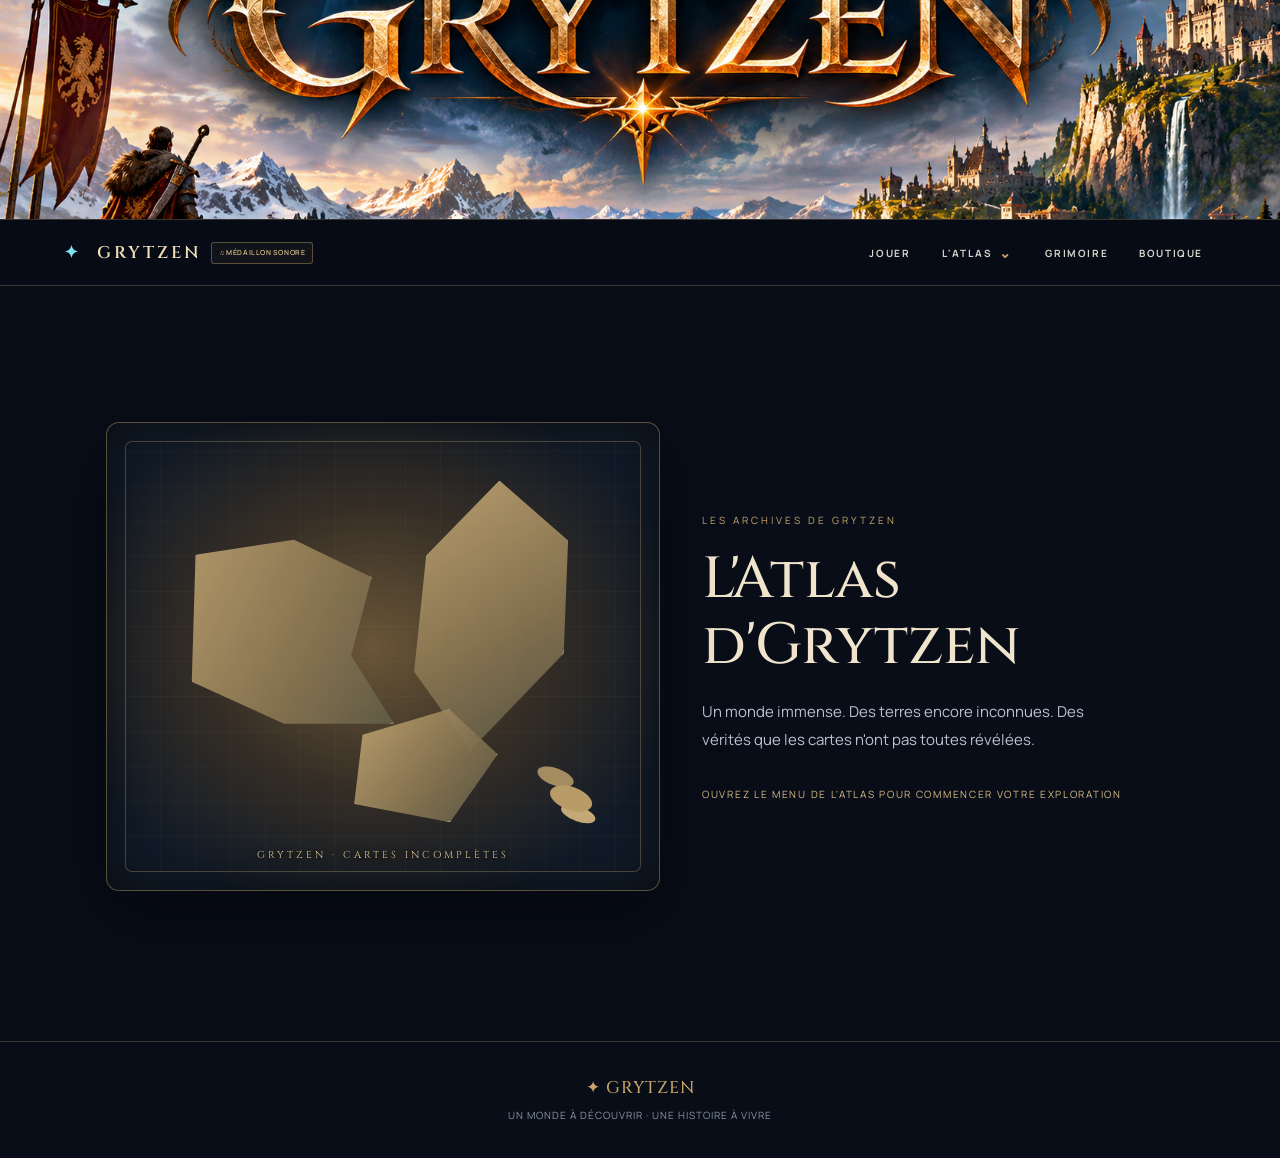
==== atlas.html @ ee4d1467 "Update atlas.html" ====
<!doctype html>
<html lang="fr"><head>
<meta charset="utf-8"><meta name="viewport" content="width=device-width, initial-scale=1">
<meta name="theme-color" content="#080d18"><meta name="gryzten-version" content="atlas-grytzen-v2">
<title>GRYTZEN — L'Atlas</title>
<link rel="preconnect" href="https://fonts.googleapis.com"><link rel="preconnect" href="https://fonts.gstatic.com" crossorigin>
<link href="https://fonts.googleapis.com/css2?family=Cinzel:wght@400;500;600;700&family=Manrope:wght@400;500;600;700&display=swap" rel="stylesheet">
<link rel="stylesheet" href="css/style.css"><style>
header .nav{max-width:1200px;margin:auto;padding:13px 24px;display:flex;align-items:center;justify-content:space-between;gap:18px}
header .brand{font:600 17px Cinzel,Georgia,serif;letter-spacing:3px;color:#f2dfb8;white-space:nowrap}
header nav{display:flex;align-items:center;justify-content:center;gap:5px;flex-wrap:wrap}
header nav>a{display:flex;align-items:center;min-height:38px;padding:0 13px;color:#d9d4ca;font:700 10px Manrope,sans-serif;letter-spacing:1.6px}
header nav>a:hover{color:#82dff1}
@media(max-width:760px){header .nav{padding:10px 12px;flex-direction:column;gap:7px}header .brand{font-size:16px}header nav{width:100%;gap:0;padding-top:5px}header nav>a{min-height:34px;padding:0 9px;font-size:9px;letter-spacing:1px}}
</style>
<style id="atlas-global-navigation-fix">
header nav>a{display:flex;align-items:center;min-height:38px;padding:0 13px;color:#d9d4ca;font:700 10px Manrope,sans-serif;letter-spacing:1.6px;text-decoration:none;white-space:nowrap}
header nav>a:hover{color:#82dff1}
.atlas-return-home{display:inline-flex;align-items:center;gap:8px;margin:22px 26px 0;padding:10px 15px;border:1px solid rgba(194,157,91,.42);border-radius:7px;background:rgba(19,31,48,.72);color:#e5d1a9;text-decoration:none;font:600 11px Manrope,sans-serif;letter-spacing:.7px;transition:background .2s,border-color .2s,color .2s}
.atlas-return-home:hover{background:rgba(194,157,91,.13);border-color:#c29d5b;color:#fff0cf}
.atlas-lore>.atlas-return-home{margin:0 0 22px}
@media(max-width:760px){header nav>a{min-height:34px;padding:0 9px;font-size:9px;letter-spacing:1px}.atlas-return-home{margin:16px 14px 0;font-size:10px}.atlas-lore>.atlas-return-home{margin:0 0 18px}}
</style>
<style id="atlas-side-navigation">
/* Navigation latérale persistante dans les deux vues de l’Atlas */
.atlas-side-nav{position:fixed;left:12px;top:50%;transform:translateY(-50%);z-index:9000;display:flex;flex-direction:column;gap:7px;width:132px;padding:9px;border:1px solid rgba(194,157,91,.34);border-radius:10px;background:rgba(8,15,26,.94);box-shadow:0 12px 34px rgba(0,0,0,.4);backdrop-filter:blur(10px)}
.atlas-side-nav a{display:flex;align-items:center;justify-content:center;min-height:38px;padding:8px 7px;border:1px solid rgba(194,157,91,.17);border-radius:6px;color:#e4d8c2;text-decoration:none;text-align:center;font:700 9px/1.35 Manrope,sans-serif;letter-spacing:1px;white-space:normal;transition:background .2s,border-color .2s,color .2s}
.atlas-side-nav a:hover,.atlas-side-nav a:focus{background:rgba(194,157,91,.15);border-color:#c29d5b;color:#f5dfb5}
.atlas-side-nav .atlas-side-current{color:#d8bd85;border-color:rgba(194,157,91,.4)}
@media(min-width:761px){.atlas-wrap,.atlas-lore{padding-left:145px!important}}
@media(max-width:760px){.atlas-side-nav{position:sticky;top:8px;left:auto;transform:none;width:auto;max-width:100%;margin:10px 12px 16px;flex-direction:row;justify-content:center;gap:5px;padding:6px}.atlas-side-nav a{flex:1;min-width:0;min-height:36px;padding:6px 3px;font-size:8px;letter-spacing:.4px}.atlas-return-home{display:none!important}}
</style>
</head><body><div class="banner"><img src="assets/banniere-grytzen.png" alt="Bannière GRYTZEN"></div><header><div class="nav">
<div class="gry-brand-group"><a class="brand" href="index.html"><span>✦</span> GRYTZEN</a><button class="gry-header-control" type="button" aria-label="Lire ou mettre en pause la musique">♫ MÉDAILLON SONORE</button></div>
<nav aria-label="Navigation principale">
<a href="jouer.html">JOUER</a>
<details class="nav-dropdown">
  <summary aria-haspopup="true">L'ATLAS <span class="nav-chevron">⌄</span></summary>
  <div class="nav-submenu">
    <a href="atlas.html?view=map" data-atlas-action="map">Carte et région</a>
    <a href="atlas.html?view=knowledge" data-atlas-action="knowledge">Explorer les connaissances</a>
  </div>
</details>
<a href="grimoire.html">GRIMOIRE</a>
<a href="boutique.html">BOUTIQUE</a>
</nav>
</div></header><main>
<section class="atlas-home" id="atlas-home">
  <div class="atlas-home-art" role="img" aria-label="Illustration mystérieuse des terres connues d'Grytzen">
    <div class="home-continent home-c1"></div><div class="home-continent home-c2"></div><div class="home-continent home-c3"></div>
    <div class="home-island"></div><span class="home-map-stamp">GRYTZEN · CARTES INCOMPLÈTES</span>
  </div>
  <div class="atlas-home-copy">
    <div class="eyebrow">LES ARCHIVES DE GRYTZEN</div>
    <h1>L'Atlas d'Grytzen</h1>
    <p>Un monde immense. Des terres encore inconnues. Des vérités que les cartes n'ont pas toutes révélées.</p>
    <span class="atlas-home-hint">Ouvrez le menu de l'Atlas pour commencer votre exploration</span>
  </div>
</section>
<div class="atlas-wrap" id="atlas" hidden>
<a class="atlas-return-home" href="atlas.html">← Retour à l'accueil de l'Atlas</a>
<nav class="atlas-side-nav" aria-label="Navigation rapide de l’Atlas">
  <a href="jouer.html">JOUER</a>
  <a href="atlas.html" class="atlas-side-current" aria-current="page">← RETOUR ATLAS</a>
  <a href="grimoire.html">GRIMOIRE</a>
  <a href="boutique.html">BOUTIQUE</a>
</nav>
<section class="content atlas">
<div aria-label="Carte stylisée et mystérieuse des terres de GRYTZEN" class="map-art" role="img"><div class="continent c1"></div><div class="continent c2"></div><div class="continent c3"></div><div class="island"></div><span class="map-label l1">AURENTH</span><span class="map-label l2">VARKHÖL</span><span class="map-label l3">ORVANE</span><button aria-label="Découvrir Aurenth" class="map-pin pin1" data-region="aurenth"></button><button aria-label="Découvrir Varkhöl" class="map-pin pin2" data-region="varkhol"></button><button aria-label="Découvrir Orvane" class="map-pin pin3" data-region="orvane"></button><div class="map-caption">ATLAS INCOMPLET · TERRES CONNUES</div></div>
<div class="atlas-copy"><div class="eyebrow">L'ATLAS DES TERRES CONNUES</div><h2>Un monde immense.<br/>Des secrets sans fin.</h2><p>Six régions composent les premières pages de notre atlas. Certaines sont connues, d'autres cachent des civilisations dont l'existence même est contestée. La carte complète reste à découvrir.</p>
</div>
</section>
<section class="atlas-explorer atlas-explorer-compact">
<details class="regions-accordion" id="regions-accordion">
<summary class="regions-accordion-toggle">
<span><span class="eyebrow">L'ATLAS D'GRYTZEN</span><strong>Explorer les six régions</strong><small>Choisissez un territoire pour en découvrir la fiche.</small></span>
<span class="accordion-symbol" aria-hidden="true">＋</span>
</summary>
<div class="regions-accordion-content">
<div class="region-cards" id="region-cards">
<button class="region-card selected" data-region="aurenth"><span class="index">01 · TERRES ROYALES</span><h3>AURENTH</h3><p>Des plaines fertiles, des cités fortifiées et des dynasties anciennes.</p><span class="discover">CONSULTER LA FICHE ↗</span></button>
<button class="region-card" data-region="varkhol"><span class="index">02 · HAUTES TERRES</span><h3>VARKHÖL</h3><p>Des montagnes glacées et des forteresses taillées dans la pierre.</p><span class="discover">CONSULTER LA FICHE ↗</span></button>
<button class="region-card" data-region="sylvara"><span class="index">03 · TERRES VIVANTES</span><h3>SYLVARA</h3><p>Une forêt immense où les chemins semblent se déplacer.</p><span class="discover">CONSULTER LA FICHE ↗</span></button>
<button class="region-card" data-region="drakem"><span class="index">04 · TERRES ARDENTES</span><h3>DRAKEM</h3><p>Des volcans, des cités de roche noire et des machines oubliées.</p><span class="discover">CONSULTER LA FICHE ↗</span></button>
<button class="region-card" data-region="orvane"><span class="index">05 · ARCHIPEL</span><h3>ÎLES D'ORVANE</h3><p>Des cités portuaires et des routes maritimes incertaines.</p><span class="discover">CONSULTER LA FICHE ↗</span></button>
<button class="region-card" data-region="nereth"><span class="index">06 · MONDE SOUTERRAIN</span><h3>NÉRÉTH</h3><p>Des profondeurs dont l'existence même reste contestée.</p><span class="discover">CONSULTER LA FICHE ↗</span></button>
</div>
<div aria-live="polite" class="region-dossier">
<div class="dossier-mark"><span id="dossier-symbol">A</span></div>
<div class="dossier-copy"><div class="eyebrow" id="dossier-kicker">FICHE DE RÉGION · 01</div><h3 id="dossier-title">AURENTH — Les terres des couronnes</h3><p id="dossier-description">Au cœur des terres connues s'étendent les royaumes d'Aurenth. Des routes anciennes relient les cités fortifiées, les marchés et les domaines des grandes maisons. Les chroniques y sont nombreuses, mais certaines pages semblent avoir été volontairement arrachées.</p>
<div class="dossier-facts">
<div class="dossier-fact"><b>PAYSAGES</b><span id="dossier-landscape">Plaines, forêts tempérées, collines et citadelles</span></div>
<div class="dossier-fact"><b>PEUPLE ASSOCIÉ</b><span id="dossier-people">Les Auréans</span></div>
<div class="dossier-fact"><b>RÉPUTATION</b><span id="dossier-reputation">Pouvoirs anciens, alliances et rivalités</span></div>
<div class="dossier-fact"><b>MYSTÈRE CONNU</b><span id="dossier-mystery">Des archives qui ne racontent pas toute l'histoire</span></div>
</div></div></div>
</div>
</details>
</section></div>

<style>
/* Accueil de l'Atlas : écran d'entrée immersif */
.atlas-home{min-height:calc(100vh - 145px);max-width:1120px;margin:0 auto;padding:48px 26px 62px;display:grid;grid-template-columns:1.08fr .92fr;align-items:center;gap:42px}
.atlas-home[hidden],.atlas-wrap[hidden],.atlas-lore[hidden]{display:none!important}
.atlas-home-art{position:relative;min-height:390px;aspect-ratio:1.18/1;overflow:hidden;border:1px solid rgba(194,157,91,.4);border-radius:13px;background:radial-gradient(ellipse at 48% 48%,#6a5637 0%,#342d25 42%,#111b28 78%);box-shadow:0 22px 65px rgba(0,0,0,.42),inset 0 0 55px rgba(0,0,0,.55)}
.atlas-home-art:before{content:"";position:absolute;inset:18px;border:1px solid rgba(225,196,139,.27);border-radius:7px;background:repeating-linear-gradient(0deg,transparent 0 34px,rgba(229,203,157,.07) 35px),repeating-linear-gradient(90deg,transparent 0 34px,rgba(229,203,157,.06) 35px)}
.home-continent{position:absolute;background:linear-gradient(135deg,#c5a875,#8d7954 55%,#5c5947);opacity:.9;filter:drop-shadow(4px 8px 4px rgba(0,0,0,.55));border:1px solid rgba(244,220,170,.5)}
.home-c1{width:37%;height:48%;left:14%;top:23%;transform:rotate(-19deg);clip-path:polygon(22% 0,70% 8%,100% 35%,78% 65%,87% 100%,36% 84%,0 53%)}
.home-c2{width:29%;height:57%;right:16%;top:13%;transform:rotate(17deg);clip-path:polygon(30% 0,82% 14%,100% 55%,62% 100%,14% 78%,0 35%)}
.home-c3{width:27%;height:24%;left:44%;bottom:14%;transform:rotate(-8deg);clip-path:polygon(12% 12%,72% 0,100% 46%,62% 100%,0 72%)}
.home-island{position:absolute;width:8%;height:5%;right:12%;bottom:17%;border-radius:50%;background:#b99b68;transform:rotate(20deg);box-shadow:-22px -15px 0 -3px #a58c60,12px 12px 0 -4px #c4a977}
.home-map-stamp{position:absolute;left:50%;bottom:28px;transform:translateX(-50%);white-space:nowrap;color:#e2c995;font:10px Cinzel,serif;letter-spacing:3px;text-shadow:0 2px 5px #000}
.atlas-home-copy{max-width:480px}
.atlas-home-copy .eyebrow{color:var(--gold,#c29d5b);letter-spacing:3px}
.atlas-home-copy h1{font:500 clamp(36px,5vw,58px) Cinzel,serif;line-height:1.15;color:#f0e4cc;margin:18px 0}
.atlas-home-copy p{font:15px/1.9 Manrope,sans-serif;color:#b9c3ce;max-width:430px}
.atlas-home-hint{display:block;margin-top:32px;color:#d8bd85;font:10px Manrope,sans-serif;letter-spacing:1.7px;text-transform:uppercase}
@media(max-width:760px){.atlas-home{min-height:calc(100vh - 120px);grid-template-columns:1fr;gap:25px;padding:28px 18px 42px;align-content:center}.atlas-home-art{min-height:270px;max-height:360px}.atlas-home-copy{text-align:center;margin:auto}.atlas-home-copy p{margin-left:auto;margin-right:auto}.atlas-home-hint{margin-top:20px}}

/* Atlas : explorateur compact, ouvert uniquement à la demande */
.atlas-copy .region-list,
.atlas-copy .region-detail{display:none!important}
.atlas-explorer-compact{max-width:1050px;margin:24px auto 0;padding:0 26px}
.regions-accordion{border:1px solid rgba(194,157,91,.32);border-radius:12px;background:rgba(19,31,48,.55);overflow:hidden}
.regions-accordion-toggle{list-style:none;display:flex;align-items:center;justify-content:space-between;gap:16px;padding:17px 20px;cursor:pointer}
.regions-accordion-toggle::-webkit-details-marker{display:none}
.regions-accordion-toggle>span:first-child{display:grid;gap:5px}
.regions-accordion-toggle .eyebrow{color:var(--gold)}
.regions-accordion-toggle strong{font:500 clamp(18px,2.5vw,23px) var(--serif);color:var(--pale)}
.regions-accordion-toggle small{font:12px Manrope,sans-serif;color:var(--muted);line-height:1.5}
.accordion-symbol{flex:0 0 34px;width:34px;height:34px;border:1px solid rgba(194,157,91,.4);border-radius:50%;display:grid;place-items:center;color:var(--gold);font:22px Manrope,sans-serif;transition:transform .2s}
.regions-accordion[open] .accordion-symbol{transform:rotate(45deg)}
.regions-accordion-content{padding:0 18px 20px;border-top:1px solid rgba(194,157,91,.16)}
.regions-accordion-content .region-cards{margin-top:18px}
@media(max-width:650px){
 .atlas-explorer-compact{margin-top:16px;padding:0 14px}
 .regions-accordion-toggle{padding:15px 14px}
 .regions-accordion-content{padding:0 10px 14px}
}

.atlas-lore{max-width:1050px;margin:34px auto 0;padding:18px 26px 80px}
.lore-heading{text-align:center;max-width:720px;margin:0 auto 24px}
.lore-heading .eyebrow{color:var(--gold)}
.lore-heading h2{font:500 clamp(27px,4vw,38px) var(--serif);color:var(--pale);margin:10px 0}
.lore-heading p{color:var(--muted);line-height:1.75;font-size:14px}
.lore-picker{max-width:560px;margin:0 auto 24px;padding:18px;border:1px solid rgba(194,157,91,.25);border-radius:12px;background:rgba(19,31,48,.65)}
.lore-picker label{display:block;color:#d8bd85;font-size:11px;letter-spacing:.12em;text-transform:uppercase;margin-bottom:10px}
.lore-picker select{width:100%;padding:14px 42px 14px 14px;border:1px solid rgba(194,157,91,.35);border-radius:8px;background:#101a29;color:#f1e5cf;font:500 15px Manrope, sans-serif;}
.lore-picker select:focus{outline:2px solid #c29d5b;outline-offset:2px}
.lore-panel{padding:26px;border:1px solid rgba(194,157,91,.22);border-radius:13px;background:linear-gradient(145deg,rgba(19,31,48,.78),rgba(7,13,24,.88))}
.lore-panel[hidden]{display:none}
.lore-panel h3{font:500 clamp(22px,3vw,29px) var(--serif);color:var(--pale);margin:8px 0 12px}
.lore-panel>p{color:var(--muted);line-height:1.8;font-size:14px}
.lore-grid{display:grid;grid-template-columns:repeat(2,minmax(0,1fr));gap:13px;margin-top:20px}
.lore-card{padding:17px;border:1px solid rgba(194,157,91,.18);border-radius:9px;background:rgba(255,255,255,.025)}
.lore-card h4{font:500 16px var(--serif);color:#e8d4aa;margin:0 0 8px}
.lore-card p{font-size:13px;line-height:1.7;color:#b9c3ce;margin:0}
.lore-tag{display:inline-block;color:#8fc8d7;font-size:10px;letter-spacing:.13em;text-transform:uppercase;margin-bottom:8px}
.lore-note{margin-top:18px;padding:15px 17px;border-left:2px solid var(--gold);background:rgba(194,157,91,.07);color:#d9c9a7;font-size:13px;line-height:1.8}
.lore-table{width:100%;border-collapse:collapse;margin-top:16px;font-size:13px}
.lore-table th,.lore-table td{text-align:left;padding:11px;border-bottom:1px solid rgba(194,157,91,.17);vertical-align:top}
.lore-table th{color:#d8bd85;font-weight:600}.lore-table td{color:#c1cad3;line-height:1.6}
.lore-unknown{color:#8fc8d7;font-size:11px;letter-spacing:.12em;text-transform:uppercase;margin-top:15px}
@media(max-width:650px){.atlas-lore{padding:12px 16px 55px}.lore-picker{padding:14px}.lore-panel{padding:20px 16px}.lore-grid{grid-template-columns:1fr}.lore-table{font-size:12px}.lore-table th,.lore-table td{padding:9px 7px}}
</style>
<section class="atlas-lore" id="atlas-lore" aria-label="Connaissances générales sur Grytzen" hidden>
  <a class="atlas-return-home" href="atlas.html">← Retour à l'accueil de l'Atlas</a>
  <nav class="atlas-side-nav" aria-label="Navigation rapide de l’Atlas">
  <a href="jouer.html">JOUER</a>
  <a href="atlas.html" class="atlas-side-current" aria-current="page">← RETOUR ATLAS</a>
  <a href="grimoire.html">GRIMOIRE</a>
  <a href="boutique.html">BOUTIQUE</a>
</nav>
  <header class="lore-heading">
    <div class="eyebrow">LES ARCHIVES DU MONDE</div>
    <h2>Explorer les connaissances d'Grytzen</h2>
    <p>Choisissez un sujet pour consulter les récits, les connaissances et les mystères consignés dans l'Atlas.</p>
  </header>
  <div class="lore-picker">
    <label for="lore-choice">Que souhaitez-vous découvrir ?</label>
    <select id="lore-choice" aria-controls="lore-panels">
      <option value="temps">Le temps et les calendriers</option>
      <option value="langues">Les peuples et les langues</option>
      <option value="croyances">Les croyances et les mythes</option>
      <option value="magie">La magie</option>
      <option value="terre-absente">La Terre absente</option>
    </select>
  </div>
  <div id="lore-panels" aria-live="polite">
    <section class="lore-panel" id="lore-temps">
      <span class="lore-tag">Chronologie · Calendriers</span>
      <h3>Le temps n'a pas la même origine pour tous</h3>
      <p>Les peuples d'Grytzen ne partagent pas une chronologie universelle. Chaque civilisation compte les années à partir d'événements qu'elle juge fondateurs. Deux dates différentes peuvent donc désigner le même événement, sans qu'aucune puisse être facilement vérifiée.</p>
      <div class="lore-grid">
        <article class="lore-card"><h4>Le Calendrier des Couronnes</h4><p><b>Aurenth.</b> Les années sont comptées depuis la fondation du premier royaume reconnu par les chroniqueurs auréans.</p></article>
        <article class="lore-card"><h4>Le Compte des Pierres</h4><p><b>Varkhöl.</b> La mémoire du temps se transmet par des générations et des événements gravés dans la roche.</p></article>
        <article class="lore-card"><h4>Le Cycle des Racines</h4><p><b>Sylvara.</b> Les cycles sont associés aux transformations de la forêt. Leur commencement ne fait pas toujours consensus.</p></article>
        <article class="lore-card"><h4>Le Décompte des Cendres</h4><p><b>Drakem.</b> Les chronologies prennent pour repères des bouleversements, des éruptions et des chutes anciennes.</p></article>
        <article class="lore-card"><h4>Le Calendrier des Marées</h4><p><b>Orvane.</b> Les navigateurs datent leurs voyages selon les marées, les cycles lunaires et les observations du ciel.</p></article>
        <article class="lore-card"><h4>Les profondeurs de Néréth</h4><p><b>Néréth.</b> Aucun calendrier fiable ne peut être attribué à ce monde dont l'existence reste contestée.</p></article>
      </div>
      <div class="lore-note"><b>Le calendrier dit commun :</b> une année de référence compte 360 jours, répartis en douze mois de trente jours. Quatre saisons sont largement reconnues : L'Éveil, le Haut-Soleil, le Déclin et le Long-Givre. Le Voile revient, mais sa durée et sa place dans l'année sont disputées. Certains le comptent comme une cinquième saison, d'autres comme une période extérieure au calendrier. La manière de concilier ces comptes reste inconnue.</div>
    </section>
    <section class="lore-panel" id="lore-langues" hidden>
      <span class="lore-tag">Peuples · Langues</span>
      <h3>Des peuples qui se croisent et des langues qui se répondent</h3>
      <p>Les langues vivantes ont évolué au fil des migrations, des échanges et des conflits. Des dialectes locaux coexistent avec une langue commune dont l'origine demeure mystérieuse.</p>
      <table class="lore-table"><thead><tr><th>Région</th><th>Peuple</th><th>Langue principale</th></tr></thead><tbody>
        <tr><td>Aurenth</td><td>Auréans</td><td>Auréen</td></tr><tr><td>Varkhöl</td><td>Varkhans</td><td>Varkhan</td></tr><tr><td>Sylvara</td><td>Sylvari</td><td>Sylvain</td></tr><tr><td>Drakem</td><td>Drakéens</td><td>Drakéen</td></tr><tr><td>Orvane</td><td>Orvaniens</td><td>Orvanien</td></tr>
      </tbody></table>
      <div class="lore-note"><b>La Langue commune :</b> elle circule entre les peuples, mais nul ne sait qui l'a créée. Des mots semblables apparaissent dans des inscriptions très anciennes, parfois attribuées à des civilisations qui auraient précédé les royaumes connus. Certains chercheurs évoquent la Terre absente.</div>
      <p class="lore-unknown">Fragments non traduits · Langues premières · Origines disputées</p>
    </section>
    <section class="lore-panel" id="lore-croyances" hidden>
      <span class="lore-tag">Religions · Mythes</span><h3>Les dieux dont personne ne connaît la vérité</h3>
      <p>Les croyances d'Grytzen sont multiples et contradictoires. Aucune preuve ne permet de confirmer l'existence des dieux, des esprits ou des puissances invoquées par les peuples.</p>
      <div class="lore-grid">
        <article class="lore-card"><h4>Les Célestes</h4><p>Ils prient les astres et cherchent dans le ciel les signes du destin.</p></article>
        <article class="lore-card"><h4>Les Anciens</h4><p>Ils honorent des entités dont les noms se sont effacés des archives.</p></article>
        <article class="lore-card"><h4>Les Vivants</h4><p>Ils considèrent les forêts, les fleuves, les montagnes et les océans comme des forces sacrées.</p></article>
        <article class="lore-card"><h4>Les Veilleurs</h4><p>Ils pensent qu'une présence observe Grytzen depuis un lieu ou un temps inconnu.</p></article>
        <article class="lore-card"><h4>Les Sans-Temple</h4><p>Ils refusent les religions et voient dans les dieux des créations des peuples.</p></article>
      </div>
      <div class="lore-note">Des statues sans visage ont été retrouvées dans plusieurs régions. Certaines semblent antérieures aux plus anciennes civilisations connues. Leur identité et leur fonction restent inconnues.</div>
    </section>
    <section class="lore-panel" id="lore-magie" hidden>
      <span class="lore-tag">Arts occultes · Phénomènes</span><h3>La magie n'a pas une seule origine</h3>
      <p>Les érudits distinguent plusieurs formes de magie. Ces catégories sont des outils de classement : elles ne prouvent pas que les phénomènes étudiés partagent une même nature.</p>
      <div class="lore-grid">
        <article class="lore-card"><h4>La magie primordiale</h4><p>Associée à des forces qui auraient précédé les peuples et les civilisations.</p></article>
        <article class="lore-card"><h4>La magie naturelle</h4><p>Liée au vivant, aux éléments et aux lieux où le monde semble réagir.</p></article>
        <article class="lore-card"><h4>La magie des arcanes</h4><p>Étudiée au moyen de signes, de formules, de symboles et de rituels.</p></article>
        <article class="lore-card"><h4>La magie des reliques</h4><p>Associée à des objets anciens dont les propriétés ne peuvent être reproduites.</p></article>
        <article class="lore-card"><h4>La magie du Voile</h4><p>Nom donné à des phénomènes inexpliqués parfois observés pendant le Voile.</p></article>
        <article class="lore-card"><h4>La sixième forme</h4><p>Évoquée dans quelques textes dont le nom a été effacé. Son existence même est incertaine.</p></article>
      </div>
      <div class="lore-note"><b>Qui peut pratiquer la magie ?</b> Cela dépendrait de sa forme. Certaines pratiques s'apprennent, d'autres semblent liées à une lignée, à un lieu, à une relique ou à un choix incompréhensible. Toute utilisation peut entraîner un prix : mémoire altérée, dette, transformation ou conséquence imprévisible. Ces règles restent à documenter.</div>
    </section>
    <section class="lore-panel" id="lore-terre-absente" hidden>
      <span class="lore-tag">Mystère majeur · Cartes interdites</span><h3>La Terre absente</h3>
      <p>Des cartes anciennes, des récits et des fragments de textes mentionnent une terre qui ne figure sur aucune carte fiable. Certains la placent au-delà des océans, d'autres sous le monde connu, ou dans un lieu qui ne peut être atteint par les routes ordinaires.</p>
      <div class="lore-note">Aucune expédition reconnue n'a confirmé son existence. Pourtant, son nom revient dans des documents issus de régions qui n'auraient jamais dû communiquer entre elles.</div>
    </section>
  </div>
</section>
<style>
/* Menu déroulant de l'Atlas : reste au-dessus du contenu pendant le défilement */
header{position:sticky;top:0;z-index:9999;overflow:visible}
header .nav{position:relative;z-index:10000;overflow:visible}
header nav{position:relative;z-index:10000;overflow:visible}
.nav-dropdown{position:relative;z-index:10001;display:inline-block;color:inherit}
.nav-dropdown>summary{list-style:none;cursor:pointer;display:flex;align-items:center;gap:6px;font-family:var(--sans);font-size:10px;letter-spacing:2px;font-weight:700;padding:10px 14px;color:#d9d4ca;line-height:normal;transition:.25s}
.nav-dropdown>summary:hover,.nav-dropdown[open]>summary{color:var(--ice)}
.nav-dropdown>summary::-webkit-details-marker{display:none}
.nav-chevron{font-size:14px;color:var(--gold,#c29d5b);transition:transform .2s}
.nav-dropdown[open] .nav-chevron{transform:rotate(180deg)}
.nav-dropdown:not([open])>.nav-submenu{display:none!important}\n.nav-submenu{position:absolute;z-index:10002;top:calc(100% + 13px);left:50%;transform:translateX(-50%);width:230px;padding:8px;border:1px solid rgba(194,157,91,.35);border-radius:10px;background:#101a29;box-shadow:0 14px 35px rgba(0,0,0,.45);display:grid;gap:2px}
.nav-submenu a{display:block;padding:10px 12px;border-radius:6px;color:#e8dfcf;text-decoration:none;font-size:12px;letter-spacing:.04em;white-space:normal}
.nav-submenu a:hover,.nav-submenu a:focus{background:rgba(194,157,91,.13);color:#e6c98e}
.atlas-lore[hidden]{display:none}
@media(max-width:760px){.nav-dropdown>summary{font-size:9px;padding:9px 10px;letter-spacing:2px}}
@media(max-width:390px){.nav-dropdown>summary{letter-spacing:1px;padding:8px 7px}}
@media(max-width:650px){.nav-submenu{left:auto;right:-65px;transform:none;width:min(250px,80vw)}}
</style>
<script>
(function(){
  if(window.__GRYTZEN_ATLAS_CLEANUP__)window.__GRYTZEN_ATLAS_CLEANUP__();
  const lifecycle=new AbortController();
  window.__GRYTZEN_ATLAS_CLEANUP__=()=>lifecycle.abort();
  const chooser=document.getElementById('lore-choice');
  const lore=document.getElementById('atlas-lore');
  const map=document.getElementById('atlas');
  const home=document.getElementById('atlas-home');
  const panels=Array.from(document.querySelectorAll('.lore-panel'));
  const dropdown=document.querySelector('.nav-dropdown');
  if(!chooser||!lore||!map||!home)return;

  function closeMenu(){if(dropdown)dropdown.open=false;}
  function showLore(){
    const selected=chooser.value;
    panels.forEach(panel=>{panel.hidden=panel.id!=='lore-'+selected;});
  }
  function openView(view){
    home.hidden=true;
    map.hidden=view!=='map';
    lore.hidden=view!=='knowledge';
    closeMenu();
    if(view==='knowledge')showLore();
    window.scrollTo({top:0,behavior:'smooth'});
  }
  chooser.addEventListener('change',showLore);
  const requestedView=new URLSearchParams(window.location.search).get('view');
  if(requestedView==='knowledge' || requestedView==='map'){openView(requestedView);}

  // Le menu ne doit jamais rester ouvert au-dessus des textes de l'Atlas.
  document.addEventListener('click',function(event){
    if(dropdown && dropdown.open && !dropdown.contains(event.target)){
      dropdown.open=false;
    }
  },{signal:lifecycle.signal});
  document.addEventListener('touchstart',function(event){
    if(dropdown && dropdown.open && !dropdown.contains(event.target)){
      dropdown.open=false;
    }
  },{passive:true,signal:lifecycle.signal});
  window.addEventListener('scroll',function(){
    if(dropdown && dropdown.open)dropdown.open=false;
  },{passive:true,signal:lifecycle.signal});
  document.addEventListener('keydown',function(event){
    if(event.key==='Escape' && dropdown)dropdown.open=false;
  },{signal:lifecycle.signal});

  document.querySelectorAll('.nav-dropdown .nav-submenu a[data-atlas-action]').forEach(link=>{
    link.addEventListener('click',function(event){
      event.preventDefault();
      const destination=this.getAttribute('data-atlas-action');
      // Ferme immédiatement le menu principal L'ATLAS avant d'afficher le contenu.
      if(dropdown)dropdown.open=false;
      openView(destination);
    },true);
  });
})();
</script>
</main><footer><strong>✦ GRYTZEN</strong>UN MONDE À DÉCOUVRIR · UNE HISTOIRE À VIVRE</footer><script src="js/app.js"></script>
<style id="grytzen-pjax-style">
.site-header .nav, header .nav {display:flex;align-items:center;gap:18px;flex-wrap:nowrap}
.gry-brand-group{display:inline-flex;align-items:center;gap:9px;flex:0 0 auto;min-width:0}
.gry-header-control{display:inline-flex;align-items:center;justify-content:center;flex:0 0 auto;min-height:22px;height:22px;padding:0 7px;margin:0;border:1px solid rgba(199,165,106,.42);border-radius:3px;color:#d8bd86;background:rgba(199,165,106,.055);font:600 7px/1 Manrope,Arial,sans-serif;letter-spacing:.55px;text-decoration:none;white-space:nowrap;cursor:pointer;transition:all .2s}
.gry-header-control:hover{color:#f4dfb8;border-color:#d9b66f;background:rgba(199,165,106,.13)}
.site-header nav{margin-left:auto;min-width:0}
@media(max-width:760px){
 .site-header .nav,header .nav{flex-direction:column!important;justify-content:center!important;gap:7px!important;padding:9px 10px!important}
 .gry-brand-group{align-self:center;gap:8px}
 .gry-header-control{display:inline-flex;align-items:center;justify-content:center;flex:0 0 auto;min-height:22px;height:22px;padding:0 7px;margin:0;border:1px solid rgba(199,165,106,.42);border-radius:3px;color:#d8bd86;background:rgba(199,165,106,.055);font:600 7px/1 Manrope,Arial,sans-serif;letter-spacing:.55px;text-decoration:none;white-space:nowrap;cursor:pointer;transition:all .2s}
 .site-header nav{width:100%;margin:0;justify-content:center;border-top:1px solid rgba(210,178,119,.12);padding-top:4px}
}
</style>
<script src="js/audio-player.js"></script>
<script src="js/grytzen-persistent-nav.js"></script>

</body></html>
---- css/style.css ----
:root{--night:#080d18;--panel:#111a29;--gold:#c7a56a;--pale:#f2dfb8;--ice:#82dff1;--muted:#aeb8c6;--line:rgba(210,178,119,.25);--serif:"Cinzel",Georgia,serif;--sans:"Manrope",Arial,sans-serif}
*{box-sizing:border-box}html{scroll-behavior:smooth;scroll-padding-top:90px}body{margin:0;background:var(--night);color:#f4efe5;font-family:var(--sans);line-height:1.65}a{color:inherit;text-decoration:none}button{font:inherit}
.banner{height:clamp(112px,20vw,220px);background:#050912;overflow:hidden;border-bottom:1px solid var(--line)}.banner img{width:100%;height:100%;object-fit:cover;object-position:center;display:block}
header{position:sticky;top:0;z-index:20;background:rgba(7,12,22,.88);backdrop-filter:blur(16px);border-bottom:1px solid var(--line)}.nav{max-width:1200px;margin:auto;padding:13px 26px;display:flex;align-items:center;justify-content:space-between;gap:18px}.brand{font:600 17px var(--serif);letter-spacing:3px;color:var(--pale);white-space:nowrap}.brand span{color:var(--ice);margin-right:9px}nav{display:flex;gap:8px}nav a{font-size:10px;letter-spacing:2px;font-weight:700;padding:10px 14px;color:#d9d4ca;transition:.25s}nav a:hover{color:var(--ice)}.nav-cta{border:1px solid var(--gold);color:var(--pale);padding:9px 14px;font-size:10px;letter-spacing:1.5px}
.hero{min-height:690px;position:relative;overflow:hidden;display:flex;align-items:center;isolation:isolate;background:radial-gradient(ellipse at 75% 47%,rgba(22,97,132,.22),transparent 32%),linear-gradient(90deg,#080d18 0%,rgba(8,13,24,.94) 32%,rgba(8,13,24,.25) 100%),linear-gradient(0deg,#080d18 0%,transparent 28%),#101a2a}
.hero:before{content:"";position:absolute;inset:0;z-index:-2;background:
radial-gradient(ellipse at 72% 72%,rgba(64,175,210,.15),transparent 24%),
linear-gradient(180deg,transparent 60%,#080d18 100%),
url("data:image/svg+xml,%3Csvg xmlns='http://www.w3.org/2000/svg' viewBox='0 0 1600 900'%3E%3Cdefs%3E%3ClinearGradient id='s' x2='0' y2='1'%3E%3Cstop stop-color='%231c3448'/%3E%3Cstop offset='1' stop-color='%23070d18'/%3E%3C/linearGradient%3E%3CradialGradient id='m'%3E%3Cstop stop-color='%2373dff2' stop-opacity='.9'/%3E%3Cstop offset='.25' stop-color='%232e8eb0' stop-opacity='.3'/%3E%3Cstop offset='1' stop-color='%23070d18' stop-opacity='0'/%3E%3C/radialGradient%3E%3C/defs%3E%3Crect width='1600' height='900' fill='url(%23s)'/%3E%3Ccircle cx='1120' cy='470' r='340' fill='url(%23m)'/%3E%3Cpath d='M0 620L170 400 300 560 460 300 600 550 770 250 900 570 1080 340 1220 560 1390 310 1600 590V900H0Z' fill='%230b1421'/%3E%3Cpath d='M0 700L210 560 350 670 560 470 740 700 930 500 1110 690 1300 480 1600 700V900H0Z' fill='%23070d18'/%3E%3Cpath d='M1030 690V530L1080 530V470L1120 470V420L1160 420V470H1200V530H1240V690Z' fill='%23081019' stroke='%2378d8eb' stroke-opacity='.35' stroke-width='3'/%3E%3Cpath d='M1110 690V590Q1135 550 1160 590V690' fill='%2348c9e6' fill-opacity='.18'/%3E%3Cpath d='M0 780Q300 700 600 790T1200 770T1600 790V900H0Z' fill='%23050a12'/%3E%3C/svg%3E");background-size:cover;background-position:center}
.hero:after{content:"";position:absolute;inset:0;z-index:-1;opacity:.28;background-image:radial-gradient(1px 1px at 15% 22%,#fff 99%,transparent),radial-gradient(1px 1px at 66% 18%,#bdeeff 99%,transparent),radial-gradient(2px 2px at 83% 35%,#fff 99%,transparent),radial-gradient(1px 1px at 52% 60%,#fff 99%,transparent),radial-gradient(1px 1px at 92% 75%,#bdeeff 99%,transparent);background-size:310px 230px}
.hero-inner{max-width:1200px;width:100%;margin:auto;padding:100px 26px 130px}.eyebrow{font-size:10px;letter-spacing:4px;color:var(--ice);text-transform:uppercase}.hero h1{font:500 clamp(42px,6.5vw,82px)/1.12 var(--serif);color:var(--pale);max-width:720px;margin:20px 0;text-shadow:0 8px 40px #000}.hero h1 em{font-style:normal;color:var(--ice)}.hero p{max-width:570px;color:#d1d6dc;font-size:15px;line-height:1.9}.actions{display:flex;gap:14px;flex-wrap:wrap;margin-top:32px}.button{display:inline-flex;align-items:center;justify-content:center;gap:12px;padding:15px 22px;font-size:10px;font-weight:700;letter-spacing:2px;text-transform:uppercase;transition:.25s;cursor:pointer}.button.primary{background:linear-gradient(120deg,#d3b47b,#9b7845);color:#10131b;border:1px solid #e4c990}.button.secondary{border:1px solid rgba(210,178,119,.6);color:var(--pale);background:rgba(5,10,18,.35)}.button:hover{transform:translateY(-3px);filter:brightness(1.12)}.hero-note{margin-top:48px;display:flex;align-items:center;gap:13px;color:#aab7c3;font-size:10px;letter-spacing:1.5px}.hero-note:before{content:"";width:38px;height:1px;background:var(--ice)}
.flame-orb{position:absolute;right:17%;top:31%;width:180px;height:220px;pointer-events:none;filter:drop-shadow(0 0 28px rgba(85,212,244,.5));animation:float 5s ease-in-out infinite}.flame-orb svg{width:100%;height:100%}@keyframes float{0%,100%{transform:translateY(0) rotate(-2deg)}50%{transform:translateY(-13px) rotate(2deg)}}
section.content{max-width:1200px;margin:auto;padding:100px 26px}.section-head{text-align:center;max-width:720px;margin:0 auto 48px}.section-head .eyebrow{color:var(--gold)}.section-head h2{font:500 clamp(28px,4vw,44px)/1.25 var(--serif);color:var(--pale);margin:13px 0}.section-head p{color:var(--muted);font-size:14px}
.pillars{display:grid;grid-template-columns:repeat(3,1fr);gap:18px}.pillar{position:relative;min-height:240px;padding:30px;border:1px solid var(--line);background:linear-gradient(145deg,rgba(25,40,57,.88),rgba(10,16,27,.94));overflow:hidden;transition:.3s}.pillar:hover{transform:translateY(-5px);border-color:rgba(130,223,241,.55)}.pillar .number{font:24px var(--serif);color:var(--ice);opacity:.8}.pillar h3{font:500 21px var(--serif);color:var(--pale);margin:18px 0 8px}.pillar p{font-size:13px;color:var(--muted);margin:0 0 22px}.pillar a{font-size:10px;letter-spacing:2px;color:var(--ice)}
.atlas-wrap{background:linear-gradient(180deg,#0a111d,#101b2a 48%,#0a111d);border-top:1px solid rgba(130,223,241,.12);border-bottom:1px solid rgba(130,223,241,.12)}.atlas{display:grid;grid-template-columns:1.1fr .9fr;gap:42px;align-items:center}.map-art{min-height:420px;position:relative;border:1px solid var(--line);background:radial-gradient(ellipse at 50% 50%,rgba(62,139,161,.18),transparent 60%),#0a1421;overflow:hidden}.map-art:before{content:"";position:absolute;inset:18px;border:1px solid rgba(199,165,106,.2);background:repeating-radial-gradient(ellipse at 50% 50%,transparent 0 35px,rgba(199,165,106,.08) 36px 37px)}.continent{position:absolute;background:linear-gradient(145deg,#9b8c6b,#425c58 58%,#273e48);opacity:.78;filter:drop-shadow(0 12px 10px #000);border:1px solid #c7a56a66}.c1{width:35%;height:32%;left:13%;top:23%;border-radius:45% 55% 60% 35%;transform:rotate(-24deg)}.c2{width:28%;height:39%;right:13%;top:15%;border-radius:38% 55% 30% 65%;transform:rotate(22deg)}.c3{width:25%;height:20%;left:38%;bottom:12%;border-radius:55% 30% 60% 40%;transform:rotate(10deg)}.island{position:absolute;width:12%;height:7%;border-radius:50%;background:#9a8b69;right:12%;bottom:20%;transform:rotate(-22deg)}.map-label{position:absolute;font:10px var(--serif);letter-spacing:2px;color:#e4d2a8;text-shadow:0 2px 6px #000}.l1{left:19%;top:34%}.l2{right:17%;top:31%}.l3{left:44%;bottom:18%}.map-pin{position:absolute;width:10px;height:10px;border-radius:50%;background:var(--ice);box-shadow:0 0 0 7px #82dff122,0 0 20px #82dff1;cursor:pointer}.pin1{left:32%;top:39%}.pin2{right:28%;top:38%}.pin3{left:52%;bottom:25%}.map-caption{position:absolute;bottom:18px;left:22px;font-size:9px;letter-spacing:2px;color:#b8c4ce}.atlas-copy h2{font:500 clamp(28px,4vw,42px) var(--serif);color:var(--pale);margin:12px 0}.atlas-copy p{color:var(--muted);font-size:14px}.region-list{display:grid;grid-template-columns:1fr 1fr;gap:8px;margin-top:25px}.region{border:1px solid var(--line);background:#0a111c;color:#e8ddc8;text-align:left;padding:12px 14px;cursor:pointer;font-size:11px;letter-spacing:1px;transition:.2s}.region:hover,.region.active{border-color:var(--ice);color:var(--ice);background:#102332}.region-detail{min-height:52px;margin-top:14px;color:#c5d0d9;font-size:12px}
.manifesto{max-width:850px;margin:auto;text-align:center;padding:75px 26px}.manifesto .quote{font:italic clamp(22px,3vw,34px)/1.5 var(--serif);color:var(--pale)}.manifesto small{display:block;margin-top:22px;color:var(--ice);letter-spacing:3px;font-size:9px}
footer{border-top:1px solid var(--line);padding:34px 26px;text-align:center;color:#8996a5;font-size:10px;letter-spacing:1px}footer strong{font:500 17px var(--serif);color:var(--gold);display:block;margin-bottom:8px}
@media(max-width:760px){.nav{padding:12px 16px;flex-wrap:wrap}.brand{font-size:14px}nav{order:3;width:100%;justify-content:center;border-top:1px solid rgba(210,178,119,.12);padding-top:5px}nav a{padding:9px 10px;font-size:9px}.nav-cta{font-size:9px}.hero{min-height:620px}.hero-inner{padding:75px 22px 100px}.flame-orb{right:4%;top:24%;width:105px;height:140px;opacity:.72}.hero h1{max-width:530px;font-size:clamp(40px,11vw,62px)}.hero p{max-width:470px;font-size:14px}.pillars{grid-template-columns:1fr}.pillar{min-height:190px}.atlas{grid-template-columns:1fr;gap:28px}.map-art{min-height:330px}.region-list{grid-template-columns:1fr 1fr}section.content{padding:75px 20px}}
@media(max-width:390px){nav a{letter-spacing:1px;padding:8px 7px}.actions .button{width:100%}.region-list{grid-template-columns:1fr}}
@media(prefers-reduced-motion:reduce){*,*:before,*:after{scroll-behavior:auto!important;animation:none!important;transition:none!important}}

.atlas-explorer{max-width:1200px;margin:0 auto;padding:0 26px 100px}
.atlas-explorer-head{text-align:center;margin:0 auto 32px;max-width:700px}
.atlas-explorer-head .eyebrow{color:var(--gold)}
.atlas-explorer-head h2{font:500 clamp(26px,4vw,38px) var(--serif);color:var(--pale);margin:12px 0}
.atlas-explorer-head p{color:var(--muted);font-size:13px}
.region-cards{display:grid;grid-template-columns:repeat(3,1fr);gap:14px}
.region-card{position:relative;text-align:left;min-height:210px;padding:23px;border:1px solid var(--line);background:linear-gradient(145deg,#172536,#0b1420);color:#eee7d9;cursor:pointer;overflow:hidden;transition:.25s}
.region-card:before{content:"";position:absolute;width:150px;height:150px;border-radius:50%;right:-70px;top:-75px;background:radial-gradient(circle,rgba(130,223,241,.16),transparent 70%)}
.region-card:hover,.region-card.selected{transform:translateY(-4px);border-color:var(--ice);background:linear-gradient(145deg,#1b3042,#0b1420)}
.region-card .index{font:12px var(--serif);color:var(--ice);letter-spacing:2px}
.region-card h3{font:500 19px var(--serif);color:var(--pale);margin:14px 0 7px}
.region-card p{font-size:12px;color:#b8c2cd;margin:0;max-width:300px}
.region-card .discover{display:block;margin-top:17px;font-size:9px;letter-spacing:2px;color:var(--ice)}
.region-dossier{display:grid;grid-template-columns:.75fr 1.25fr;gap:28px;margin-top:22px;padding:28px;border:1px solid rgba(130,223,241,.28);background:linear-gradient(120deg,rgba(22,45,61,.72),rgba(10,17,29,.95));}
.dossier-mark{min-height:210px;display:flex;align-items:center;justify-content:center;border:1px solid var(--line);background:radial-gradient(circle,rgba(87,188,212,.16),transparent 60%),#0a1420}
.dossier-mark span{font:500 clamp(38px,6vw,65px) var(--serif);color:rgba(130,223,241,.72);text-shadow:0 0 30px rgba(130,223,241,.3)}
.dossier-copy .eyebrow{color:var(--ice)}
.dossier-copy h3{font:500 clamp(23px,3vw,34px) var(--serif);color:var(--pale);margin:9px 0}
.dossier-copy p{font-size:13px;color:#c3ccd5}
.dossier-facts{display:grid;grid-template-columns:repeat(2,1fr);gap:12px;margin-top:18px}
.dossier-fact{border-top:1px solid var(--line);padding-top:10px}
.dossier-fact b{display:block;font-size:9px;letter-spacing:2px;color:var(--gold);margin-bottom:4px}
.dossier-fact span{font-size:11px;color:#d5dce2}
@media(max-width:760px){.region-cards{grid-template-columns:1fr 1fr}.region-dossier{grid-template-columns:1fr;padding:18px}.dossier-mark{min-height:130px}.atlas-explorer{padding:0 20px 75px}}
@media(max-width:430px){.region-cards{grid-template-columns:1fr}.region-card{min-height:165px}.dossier-facts{grid-template-columns:1fr}}


/* EPISODE JOUABLE — prototype */
.game-section{max-width:1120px;margin:0 auto;padding:70px 26px 90px}
.game-panel{border:1px solid rgba(130,223,241,.28);background:linear-gradient(145deg,rgba(18,34,49,.96),rgba(8,14,24,.98));padding:clamp(20px,4vw,42px);position:relative;overflow:hidden}
.game-panel:before{content:"";position:absolute;inset:0;background:radial-gradient(circle at 85% 10%,rgba(130,223,241,.11),transparent 35%);pointer-events:none}
.game-topline{font-size:10px;letter-spacing:3px;color:var(--ice)}
.game-panel h2{font:500 clamp(25px,4vw,38px) var(--serif);color:var(--pale);margin:12px 0}
.game-panel p{color:#c1cad3;font-size:14px;max-width:760px}
.game-scene{position:relative;border-left:2px solid var(--ice);padding:4px 0 4px 20px;margin:24px 0;min-height:80px}
.game-actions{display:flex;gap:10px;flex-wrap:wrap;margin-top:20px}
.game-btn{border:1px solid rgba(130,223,241,.45);background:rgba(130,223,241,.08);color:#e9f7fa;padding:12px 16px;font:600 11px var(--sans);letter-spacing:1px;cursor:pointer;transition:.2s}
.game-btn:hover{background:rgba(130,223,241,.18);border-color:var(--ice)}
.game-btn.gold{border-color:var(--gold);color:var(--pale);background:rgba(199,165,106,.1)}
.game-status{font-size:10px!important;letter-spacing:1px;color:var(--gold)!important;margin-top:18px}
.game-riddle{display:grid;grid-template-columns:repeat(3,1fr);gap:10px;margin:18px 0}
.riddle-choice{padding:16px 10px;border:1px solid var(--line);background:#101c2a;color:var(--pale);cursor:pointer;font:500 12px var(--serif)}
.riddle-choice:hover{border-color:var(--ice);background:#172b3d}
.game-note{padding:14px 16px;border:1px solid var(--line);background:rgba(199,165,106,.06);font-size:12px;color:#d7c49d;margin-top:16px}
@media(max-width:600px){.game-section{padding:48px 18px}.game-riddle{grid-template-columns:1fr}.game-actions .game-btn{width:100%}}


/* GRIMOIRE PERSONNEL */
.grimoire-section{max-width:1120px;margin:0 auto;padding:78px 26px 90px;scroll-margin-top:90px}
.grimoire-panel{border:1px solid rgba(199,165,106,.3);background:linear-gradient(145deg,#121d2b,#090f1a);padding:clamp(20px,4vw,40px);position:relative;overflow:hidden}
.grimoire-head{text-align:center;max-width:700px;margin:0 auto 30px}.grimoire-head .eyebrow{color:var(--gold)}.grimoire-head h2{font:500 clamp(27px,4vw,40px) var(--serif);color:var(--pale);margin:12px 0}.grimoire-head p{color:var(--muted);font-size:13px}
.grimoire-stats{display:grid;grid-template-columns:repeat(3,1fr);gap:10px;margin:25px 0}.grimoire-stat{padding:17px 12px;text-align:center;border:1px solid var(--line);background:rgba(5,12,21,.55)}.grimoire-stat strong{display:block;font:26px var(--serif);color:var(--ice)}.grimoire-stat span{font-size:9px;letter-spacing:1.5px;color:var(--muted)}
.grimoire-grid{display:grid;grid-template-columns:repeat(2,1fr);gap:12px}.grimoire-entry{display:block;width:100%;text-align:left;padding:18px;border:1px solid var(--line);background:rgba(6,13,22,.62);min-height:132px;color:inherit;cursor:pointer;transition:border-color .2s,background .2s}.grimoire-entry.found{border-color:rgba(130,223,241,.42);cursor:pointer;pointer-events:auto;position:relative;z-index:1}.grimoire-entry.found:hover{border-color:var(--ice);background:rgba(22,43,61,.8)}.grimoire-entry .entry-type{font-size:9px;letter-spacing:2px;color:var(--gold)}.grimoire-entry h3{font:500 16px var(--serif);color:var(--pale);margin:8px 0 5px}.grimoire-entry p{font-size:11px;color:var(--muted);margin:0}.grimoire-entry.locked{opacity:.58;cursor:not-allowed;pointer-events:none}.grimoire-entry.locked h3{color:#aab3bf}.entry-open{display:block;margin-top:12px;color:var(--ice);font-size:9px;letter-spacing:1.5px}.grimoire-detail{display:none;margin-top:18px;padding:22px;border:1px solid rgba(130,223,241,.45);background:linear-gradient(135deg,rgba(19,39,55,.96),rgba(7,14,24,.98));}.grimoire-detail.open{display:block}.grimoire-detail .detail-type{font-size:9px;letter-spacing:2px;color:var(--gold)}.grimoire-detail h3{font:500 25px var(--serif);color:var(--pale);margin:10px 0}.grimoire-detail p{font-size:13px;line-height:1.8;color:#c5d0d9}.grimoire-detail .detail-note{padding:12px;border-left:2px solid var(--gold);background:rgba(199,165,106,.07);color:#e0d1b2;font:italic 14px var(--serif);margin:16px 0}.grimoire-progress{height:5px;background:#263243;margin-top:18px;overflow:hidden}.grimoire-progress span{display:block;height:100%;background:linear-gradient(90deg,var(--gold),var(--ice));width:0;transition:width .3s}.grimoire-actions{display:flex;justify-content:center;gap:10px;flex-wrap:wrap;margin-top:25px}.grimoire-foot{font-size:11px;color:#9ba9b7;text-align:center;margin:18px auto 0;max-width:650px}
/* ILLUSTRATIONS ORIGINALES DU GRIMOIRE */
.grimoire-entry{position:relative;overflow:hidden;padding:16px 16px 17px 112px;min-height:142px}
.entry-art{position:absolute;left:12px;top:13px;width:88px;height:112px;border:1px solid rgba(199,165,106,.32);background:radial-gradient(ellipse at 50% 45%,rgba(76,151,174,.22),rgba(7,14,24,.92) 72%);display:grid;place-items:center;overflow:hidden}
.entry-art img{width:100%;height:100%;object-fit:cover;display:block}
.grimoire-entry.locked .entry-art{filter:grayscale(.85);opacity:.48}
.grimoire-detail{position:relative;overflow:hidden;padding:clamp(18px,3vw,30px)}
.detail-art{width:100%;height:190px;margin:0 0 22px;border:1px solid rgba(199,165,106,.3);background:radial-gradient(ellipse at 50% 45%,rgba(76,151,174,.2),rgba(7,14,24,.95) 72%);display:grid;place-items:center;overflow:hidden}
.detail-art img{height:100%;width:100%;object-fit:contain;display:block}
.grimoire-entry .entry-type{display:block;margin-bottom:5px}
@media(max-width:600px){.grimoire-entry{padding-left:104px;min-height:136px}.entry-art{width:78px;height:104px}.detail-art{height:160px}}
@media(max-width:600px){.grimoire-section{padding:55px 18px}.grimoire-stats{grid-template-columns:1fr 1fr}.grimoire-grid{grid-template-columns:1fr}.grimoire-actions .game-btn{width:100%}}


/* GRIMOIRE V6 — pages anciennes et ouverture immersive */
.grimoire-detail.open{
  display:block;position:relative;isolation:isolate;margin-top:24px;
  padding:clamp(22px,4vw,42px);color:#2b2117;
  border:8px double #9b7543;outline:1px solid rgba(226,190,126,.35);outline-offset:5px;
  background:
    radial-gradient(ellipse at 12% 8%,rgba(255,255,255,.48),transparent 38%),
    radial-gradient(ellipse at 88% 92%,rgba(123,75,35,.16),transparent 42%),
    repeating-linear-gradient(0deg,rgba(91,59,30,.025) 0 1px,transparent 1px 5px),
    linear-gradient(135deg,#ead9b4,#d7bd8d 48%,#ead9b4);
  box-shadow:0 22px 55px rgba(0,0,0,.48),inset 0 0 35px rgba(93,58,27,.22);
  animation:grimoirePageOpen .55s cubic-bezier(.2,.8,.2,1) both;
}
.grimoire-detail.open:before,.grimoire-detail.open:after{
  content:"✦";position:absolute;z-index:2;color:#8d642f;font:24px Georgia,serif;
  text-shadow:0 1px 0 #f7e8c7;pointer-events:none
}
.grimoire-detail.open:before{top:10px;left:13px}
.grimoire-detail.open:after{right:13px;bottom:8px}
.grimoire-detail .detail-art{
  height:clamp(210px,38vw,390px);margin:0 0 25px;
  border:5px double #9b7543;background:#171b20;
  box-shadow:0 8px 22px rgba(57,35,16,.28)
}
.grimoire-detail .detail-art img{width:100%;height:100%;object-fit:cover;display:block}
.grimoire-detail .detail-type{
  color:#795629;font-size:10px;font-weight:800;letter-spacing:3px;text-align:center
}
.grimoire-detail h3{
  color:#332315;font:600 clamp(25px,4vw,38px)/1.25 Georgia,serif;
  text-align:center;margin:12px 0 20px;text-shadow:0 1px 0 rgba(255,255,255,.45)
}
.grimoire-detail p{
  max-width:760px;margin:14px auto;color:#392b1d;font:16px/1.85 Georgia,serif
}
.grimoire-detail .detail-note{
  max-width:760px;margin:24px auto;padding:18px 20px;
  border:1px solid rgba(119,81,39,.42);border-left:4px solid #9b7543;
  background:rgba(255,248,226,.48);color:#50391f;font:italic 17px/1.6 Georgia,serif
}
.grimoire-detail .detail-close{
  display:flex;width:max-content;margin:26px auto 0;border:1px solid #795629;
  background:#332719;color:#f1dfba;padding:12px 20px;
  font:700 10px var(--sans);letter-spacing:2px;text-transform:uppercase;cursor:pointer
}
.grimoire-detail .detail-close:hover{background:#594127;border-color:#b28b50}
@keyframes grimoirePageOpen{
  from{opacity:0;transform:translateY(18px) scale(.985);filter:blur(3px)}
  to{opacity:1;transform:translateY(0) scale(1);filter:blur(0)}
}
@media(prefers-reduced-motion:reduce){.grimoire-detail.open{animation:none}}
@media(max-width:600px){
  .grimoire-detail.open{padding:20px 15px;border-width:5px}
  .grimoire-detail .detail-art{height:220px}
  .grimoire-detail p{font-size:14px}
  .grimoire-detail .detail-note{font-size:15px;padding:14px}
}

/* GRIMOIRE V7 — pages scellées et indices de découverte */
.grimoire-entry.locked{opacity:1;filter:none;pointer-events:none;position:relative;isolation:isolate;border-color:rgba(199,165,106,.22);background:linear-gradient(135deg,rgba(31,35,43,.94),rgba(8,14,23,.98));}
.grimoire-entry.locked:after{content:"✦";position:absolute;right:15px;top:10px;color:rgba(199,165,106,.42);font:22px Georgia,serif}
.grimoire-entry.locked .entry-art{filter:grayscale(1) brightness(.48);opacity:.65;border-style:dashed}
.grimoire-entry.locked .entry-type{color:#b89a68}
.grimoire-entry.locked h3{color:#d0c3aa;font-style:italic}
.grimoire-entry.locked p{color:#9da6b1}
.grimoire-entry .sealed-hint{display:block;margin-top:9px;color:#bda577;font:italic 11px/1.5 Georgia,serif}
.grimoire-entry.found:after{content:"✓";position:absolute;right:13px;top:10px;color:var(--ice);font-size:14px}
.grimoire-progress-caption{display:flex;justify-content:space-between;gap:12px;margin-top:8px;color:#b8a47f;font-size:10px;letter-spacing:1px}
.grimoire-seal-note{margin:20px 0 0;padding:14px 16px;border:1px solid rgba(199,165,106,.2);background:rgba(199,165,106,.045);color:#c4b99f;text-align:center;font:italic 13px/1.7 Georgia,serif}
@media(max-width:600px){.grimoire-entry.locked:after{right:10px;top:8px}.grimoire-seal-note{font-size:12px}}



/* GRYTZEN — illustrations d'énigmes */
.clue-illustration{margin:20px auto 24px;max-width:920px;padding:10px;border:1px solid rgba(199,165,106,.32);background:linear-gradient(145deg,rgba(18,29,43,.9),rgba(6,12,20,.92));box-shadow:0 12px 34px rgba(0,0,0,.25)}
.clue-illustration img{display:block;width:100%;height:auto;max-height:430px;object-fit:contain;border-radius:3px}
.clue-illustration figcaption{padding:9px 8px 3px;text-align:center;color:#c7b58f;font:italic 12px/1.6 Georgia,serif;letter-spacing:.2px}
@media(max-width:600px){.clue-illustration{margin:14px -8px 18px;padding:6px}.clue-illustration img{max-height:none}.clue-illustration figcaption{font-size:11px}}

/* GRYTZEN — confort mobile et commandes tactiles (revue du 07/11/2026) */
.game-btn,
.riddle-choice {
  min-height: 44px;
  touch-action: manipulation;
}
.puzzle-input {
  display: block;
  width: min(100%, 420px);
  min-height: 48px;
  margin: 12px 0;
  padding: 12px 14px;
  border: 1px solid rgba(130,223,241,.45);
  border-radius: 2px;
  background: #101c2a;
  color: #fff;
  font: 16px/1.4 Manrope, Arial, sans-serif;
}
.puzzle-input::placeholder { color: #9ba9b7; }
.choice-grid {
  display: grid;
  grid-template-columns: repeat(3, minmax(0, 1fr));
  gap: 10px;
  margin: 16px 0;
}
.choice-grid .game-btn { width: 100%; }
@media (max-width: 600px) {
  .game-panel { padding: 20px 15px; }
  .game-scene { padding: 14px 12px; overflow-wrap: anywhere; }
  .game-actions { flex-direction: column; align-items: stretch; }
  .game-actions > .game-btn,
  .game-actions > a.game-btn {
    display: flex;
    align-items: center;
    justify-content: center;
    width: 100%;
    min-height: 46px;
    padding: 13px 14px;
    text-align: center;
    line-height: 1.5;
  }
  .choice-grid { grid-template-columns: 1fr; }
  .clue-illustration { max-width: 100%; }
  .clue-illustration img { max-width: 100%; }
}
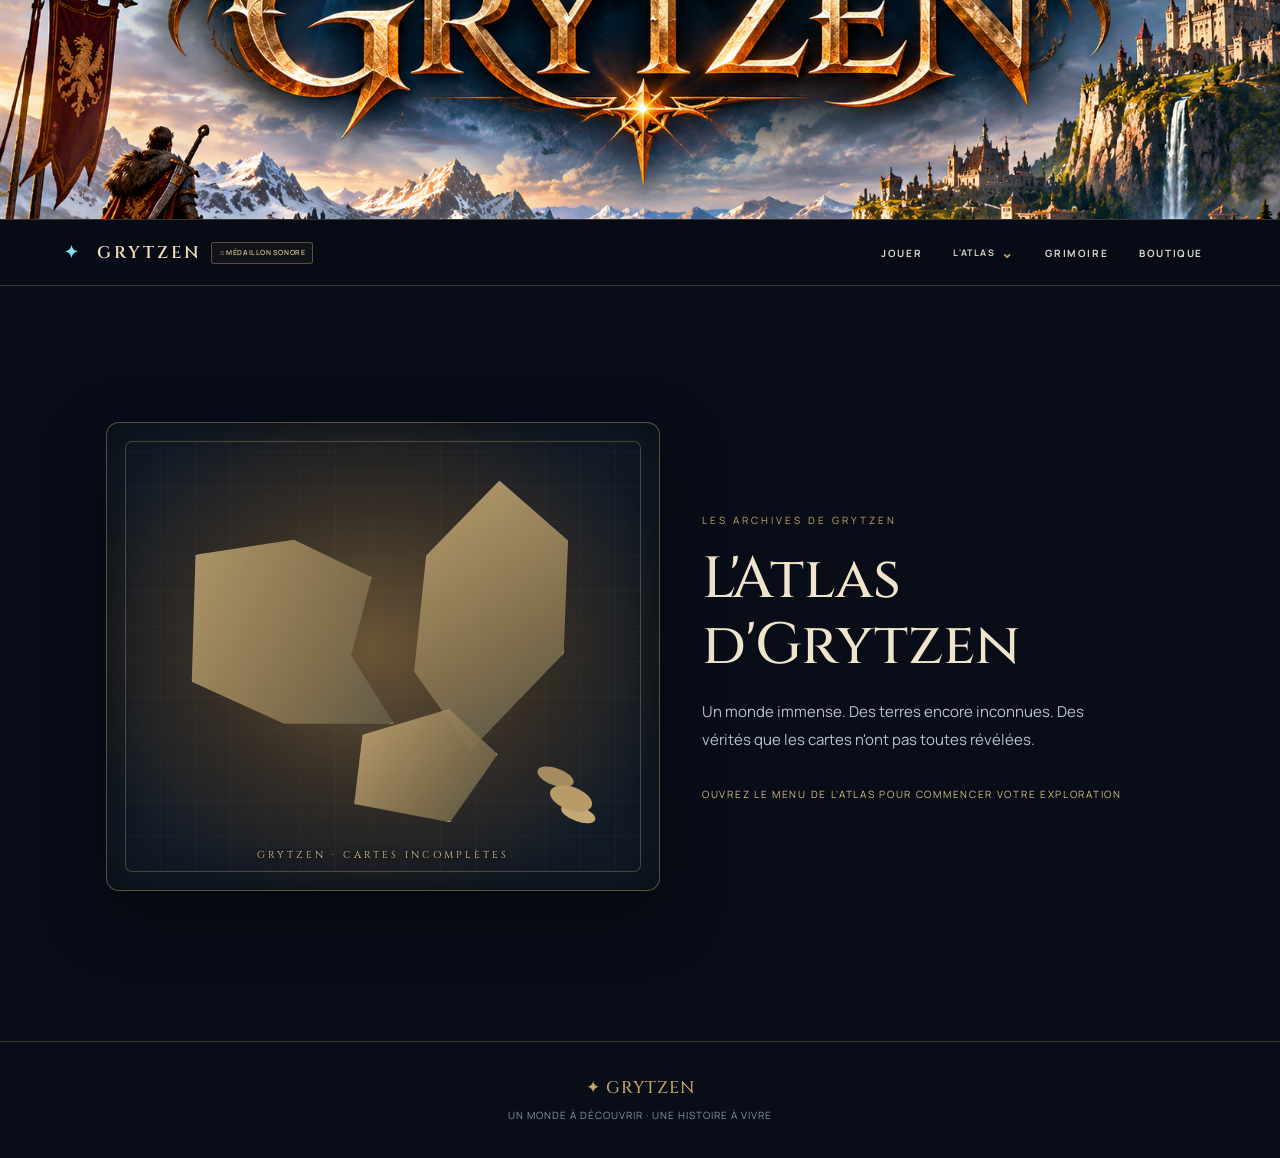
==== commit 39c5d318: "Update atlas.html" ====
--- a/atlas.html
+++ b/atlas.html
@@ -1,3 +1,4 @@
+
 
 <!doctype html>
 <html lang="fr"><head>
@@ -23,13 +24,43 @@
 @media(max-width:760px){header nav>a{min-height:34px;padding:0 9px;font-size:9px;letter-spacing:1px}.atlas-return-home{margin:16px 14px 0;font-size:10px}.atlas-lore>.atlas-return-home{margin:0 0 18px}}
 </style>
 <style id="atlas-side-navigation">
-/* Navigation latérale persistante dans les deux vues de l’Atlas */
-.atlas-side-nav{position:fixed;left:12px;top:50%;transform:translateY(-50%);z-index:9000;display:flex;flex-direction:column;gap:7px;width:132px;padding:9px;border:1px solid rgba(194,157,91,.34);border-radius:10px;background:rgba(8,15,26,.94);box-shadow:0 12px 34px rgba(0,0,0,.4);backdrop-filter:blur(10px)}
-.atlas-side-nav a{display:flex;align-items:center;justify-content:center;min-height:38px;padding:8px 7px;border:1px solid rgba(194,157,91,.17);border-radius:6px;color:#e4d8c2;text-decoration:none;text-align:center;font:700 9px/1.35 Manrope,sans-serif;letter-spacing:1px;white-space:normal;transition:background .2s,border-color .2s,color .2s}
-.atlas-side-nav a:hover,.atlas-side-nav a:focus{background:rgba(194,157,91,.15);border-color:#c29d5b;color:#f5dfb5}
-.atlas-side-nav .atlas-side-current{color:#d8bd85;border-color:rgba(194,157,91,.4)}
-@media(min-width:761px){.atlas-wrap,.atlas-lore{padding-left:145px!important}}
-@media(max-width:760px){.atlas-side-nav{position:sticky;top:8px;left:auto;transform:none;width:auto;max-width:100%;margin:10px 12px 16px;flex-direction:row;justify-content:center;gap:5px;padding:6px}.atlas-side-nav a{flex:1;min-width:0;min-height:36px;padding:6px 3px;font-size:8px;letter-spacing:.4px}.atlas-return-home{display:none!important}}
+/* Menu permanent des rubriques : visible sur Carte et sur Connaissances */
+.atlas-side-nav{
+  position:fixed;left:14px;top:50%;transform:translateY(-50%);z-index:8000;
+  display:flex;flex-direction:column;gap:7px;width:142px;padding:9px;
+  border:1px solid rgba(194,157,91,.38);border-radius:11px;
+  background:rgba(8,15,26,.96);box-shadow:0 12px 34px rgba(0,0,0,.42);
+  backdrop-filter:blur(10px)
+}
+.atlas-side-nav a{
+  display:flex;align-items:center;justify-content:center;min-height:40px;
+  padding:8px 7px;border:1px solid rgba(194,157,91,.2);border-radius:6px;
+  color:#e4d8c2;text-decoration:none;text-align:center;
+  font:700 9px/1.35 Manrope,Arial,sans-serif;letter-spacing:.8px;
+  white-space:normal;transition:background .2s,border-color .2s,color .2s
+}
+.atlas-side-nav a:hover,.atlas-side-nav a:focus-visible{
+  background:rgba(194,157,91,.16);border-color:#c29d5b;color:#fff0cf;outline:none
+}
+.atlas-side-nav a[data-atlas-home]{
+  color:#e8c98e;border-color:rgba(194,157,91,.48);background:rgba(194,157,91,.08)
+}
+@media(min-width:761px){
+  .atlas-wrap,.atlas-lore{padding-left:170px!important}
+}
+@media(max-width:760px){
+  .atlas-side-nav{
+    position:sticky;top:5px;left:auto;transform:none;width:auto;max-width:none;
+    margin:10px 12px 18px;padding:6px;flex-direction:row;gap:5px;
+    border-radius:8px
+  }
+  .atlas-side-nav a{flex:1;min-width:0;min-height:38px;padding:6px 3px;font-size:8px;letter-spacing:.2px}
+  .atlas-wrap,.atlas-lore{padding-left:0!important}
+}
+@media(max-width:380px){
+  .atlas-side-nav{gap:3px;margin-left:8px;margin-right:8px}
+  .atlas-side-nav a{font-size:7px;padding:5px 2px;letter-spacing:0}
+}
 </style>
 </head><body><div class="banner"><img src="assets/banniere-grytzen.png" alt="Bannière GRYTZEN"></div><header><div class="nav">
 <div class="gry-brand-group"><a class="brand" href="index.html"><span>✦</span> GRYTZEN</a><button class="gry-header-control" type="button" aria-label="Lire ou mettre en pause la musique">♫ MÉDAILLON SONORE</button></div>
@@ -59,10 +90,9 @@
   </div>
 </section>
 <div class="atlas-wrap" id="atlas" hidden>
-<a class="atlas-return-home" href="atlas.html">← Retour à l'accueil de l'Atlas</a>
 <nav class="atlas-side-nav" aria-label="Navigation rapide de l’Atlas">
   <a href="jouer.html">JOUER</a>
-  <a href="atlas.html" class="atlas-side-current" aria-current="page">← RETOUR ATLAS</a>
+  <a href="atlas.html" class="atlas-side-current" data-atlas-home>← ACCUEIL ATLAS</a>
   <a href="grimoire.html">GRIMOIRE</a>
   <a href="boutique.html">BOUTIQUE</a>
 </nav>
@@ -165,10 +195,9 @@
 @media(max-width:650px){.atlas-lore{padding:12px 16px 55px}.lore-picker{padding:14px}.lore-panel{padding:20px 16px}.lore-grid{grid-template-columns:1fr}.lore-table{font-size:12px}.lore-table th,.lore-table td{padding:9px 7px}}
 </style>
 <section class="atlas-lore" id="atlas-lore" aria-label="Connaissances générales sur Grytzen" hidden>
-  <a class="atlas-return-home" href="atlas.html">← Retour à l'accueil de l'Atlas</a>
-  <nav class="atlas-side-nav" aria-label="Navigation rapide de l’Atlas">
+    <nav class="atlas-side-nav" aria-label="Navigation rapide de l’Atlas">
   <a href="jouer.html">JOUER</a>
-  <a href="atlas.html" class="atlas-side-current" aria-current="page">← RETOUR ATLAS</a>
+  <a href="atlas.html" class="atlas-side-current" data-atlas-home>← ACCUEIL ATLAS</a>
   <a href="grimoire.html">GRIMOIRE</a>
   <a href="boutique.html">BOUTIQUE</a>
 </nav>
@@ -250,13 +279,13 @@
 header .nav{position:relative;z-index:10000;overflow:visible}
 header nav{position:relative;z-index:10000;overflow:visible}
 .nav-dropdown{position:relative;z-index:10001;display:inline-block;color:inherit}
-.nav-dropdown>summary{list-style:none;cursor:pointer;display:flex;align-items:center;gap:6px;font-family:var(--sans);font-size:10px;letter-spacing:2px;font-weight:700;padding:10px 14px;color:#d9d4ca;line-height:normal;transition:.25s}
+.nav-dropdown>summary{list-style:none;cursor:pointer;display:flex;align-items:center;gap:6px;font-family:Manrope,Arial,sans-serif;font-size:9px;letter-spacing:1.4px;font-weight:700;padding:10px 13px;color:#d9d4ca;line-height:normal;transition:.25s}
 .nav-dropdown>summary:hover,.nav-dropdown[open]>summary{color:var(--ice)}
 .nav-dropdown>summary::-webkit-details-marker{display:none}
 .nav-chevron{font-size:14px;color:var(--gold,#c29d5b);transition:transform .2s}
 .nav-dropdown[open] .nav-chevron{transform:rotate(180deg)}
-.nav-dropdown:not([open])>.nav-submenu{display:none!important}\n.nav-submenu{position:absolute;z-index:10002;top:calc(100% + 13px);left:50%;transform:translateX(-50%);width:230px;padding:8px;border:1px solid rgba(194,157,91,.35);border-radius:10px;background:#101a29;box-shadow:0 14px 35px rgba(0,0,0,.45);display:grid;gap:2px}
-.nav-submenu a{display:block;padding:10px 12px;border-radius:6px;color:#e8dfcf;text-decoration:none;font-size:12px;letter-spacing:.04em;white-space:normal}
+.nav-dropdown:not([open])>.nav-submenu{display:none!important}.nav-submenu{position:absolute;z-index:10002;top:calc(100% + 13px);left:50%;transform:translateX(-50%);width:230px;padding:8px;border:1px solid rgba(194,157,91,.35);border-radius:10px;background:#101a29;box-shadow:0 14px 35px rgba(0,0,0,.45);display:grid;gap:2px}
+.nav-submenu a{display:block;padding:10px 12px;border-radius:6px;color:#e8dfcf;text-decoration:none;font:500 11px/1.45 Manrope,Arial,sans-serif;letter-spacing:.02em;white-space:normal}
 .nav-submenu a:hover,.nav-submenu a:focus{background:rgba(194,157,91,.13);color:#e6c98e}
 .atlas-lore[hidden]{display:none}
 @media(max-width:760px){.nav-dropdown>summary{font-size:9px;padding:9px 10px;letter-spacing:2px}}
@@ -281,6 +310,14 @@
     const selected=chooser.value;
     panels.forEach(panel=>{panel.hidden=panel.id!=='lore-'+selected;});
   }
+  function openHome(){
+    home.hidden=false;
+    map.hidden=true;
+    lore.hidden=true;
+    closeMenu();
+    if(window.location.search)history.pushState({atlasHome:true},'',window.location.pathname);
+    window.scrollTo({top:0,behavior:'smooth'});
+  }
   function openView(view){
     home.hidden=true;
     map.hidden=view!=='map';
@@ -289,9 +326,20 @@
     if(view==='knowledge')showLore();
     window.scrollTo({top:0,behavior:'smooth'});
   }
+  document.querySelectorAll('[data-atlas-home]').forEach(link=>{
+    link.addEventListener('click',function(event){
+      event.preventDefault();
+      openHome();
+    });
+  });
   chooser.addEventListener('change',showLore);
   const requestedView=new URLSearchParams(window.location.search).get('view');
   if(requestedView==='knowledge' || requestedView==='map'){openView(requestedView);}
+  window.addEventListener('popstate',function(){
+    const view=new URLSearchParams(window.location.search).get('view');
+    if(view==='knowledge' || view==='map')openView(view);
+    else openHome();
+  },{signal:lifecycle.signal});
 
   // Le menu ne doit jamais rester ouvert au-dessus des textes de l'Atlas.
   document.addEventListener('click',function(event){
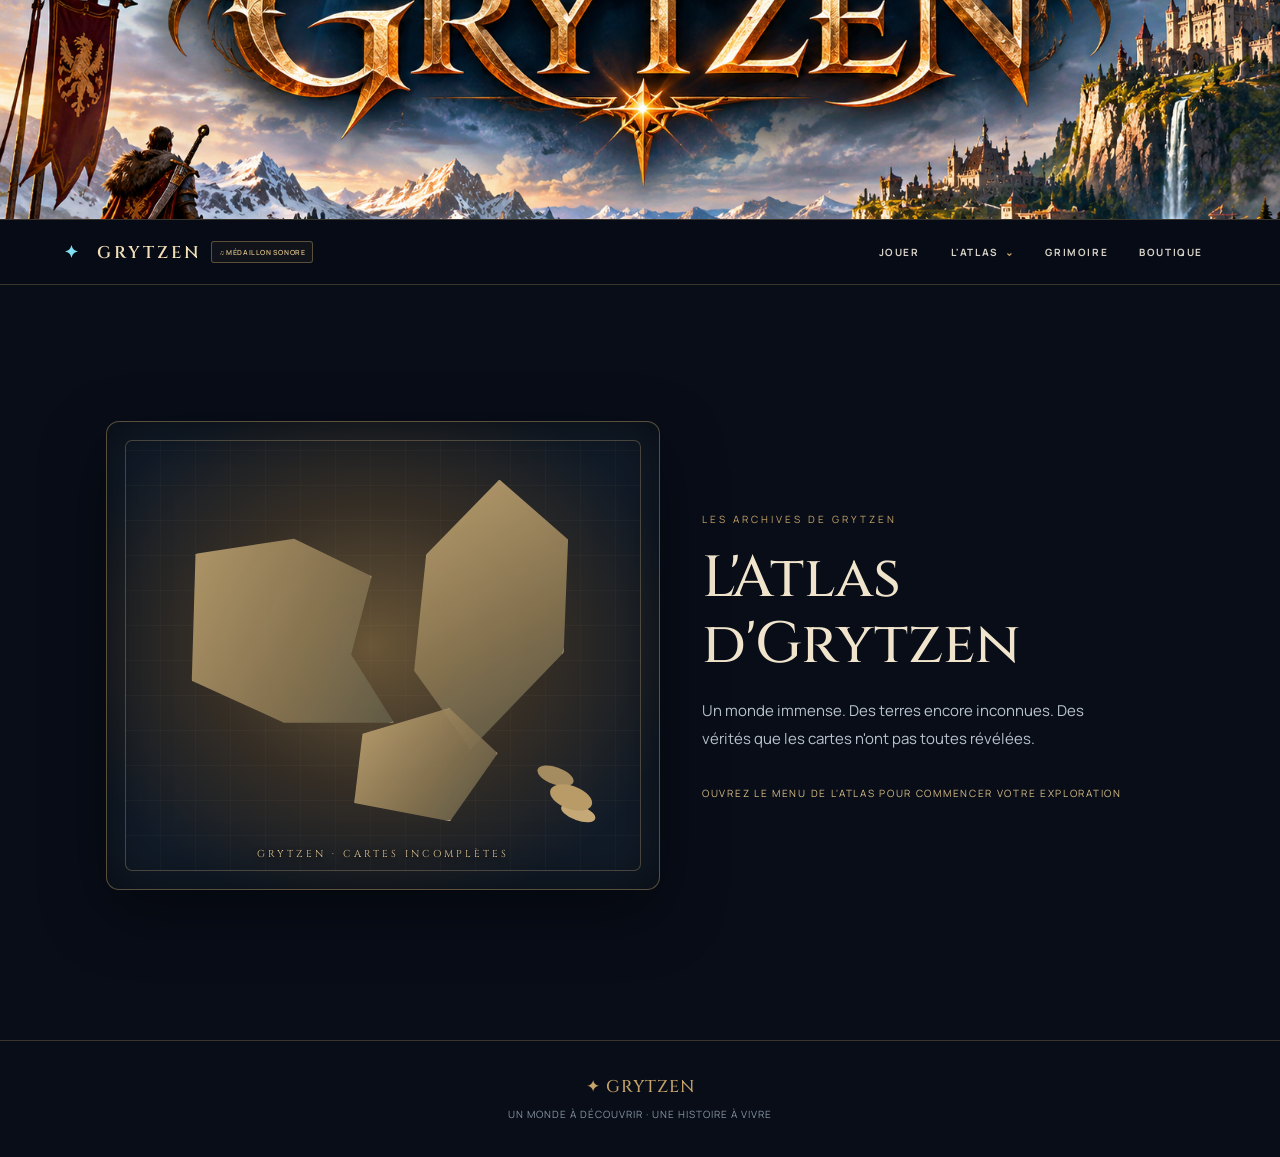
==== commit dc2d414d: "Add files via upload" ====
--- a/atlas.html
+++ b/atlas.html
@@ -1,4 +1,3 @@
-
 
 <!doctype html>
 <html lang="fr"><head>
@@ -24,44 +23,107 @@
 @media(max-width:760px){header nav>a{min-height:34px;padding:0 9px;font-size:9px;letter-spacing:1px}.atlas-return-home{margin:16px 14px 0;font-size:10px}.atlas-lore>.atlas-return-home{margin:0 0 18px}}
 </style>
 <style id="atlas-side-navigation">
-/* Menu permanent des rubriques : visible sur Carte et sur Connaissances */
-.atlas-side-nav{
-  position:fixed;left:14px;top:50%;transform:translateY(-50%);z-index:8000;
-  display:flex;flex-direction:column;gap:7px;width:142px;padding:9px;
-  border:1px solid rgba(194,157,91,.38);border-radius:11px;
-  background:rgba(8,15,26,.96);box-shadow:0 12px 34px rgba(0,0,0,.42);
-  backdrop-filter:blur(10px)
-}
-.atlas-side-nav a{
-  display:flex;align-items:center;justify-content:center;min-height:40px;
-  padding:8px 7px;border:1px solid rgba(194,157,91,.2);border-radius:6px;
-  color:#e4d8c2;text-decoration:none;text-align:center;
-  font:700 9px/1.35 Manrope,Arial,sans-serif;letter-spacing:.8px;
-  white-space:normal;transition:background .2s,border-color .2s,color .2s
-}
-.atlas-side-nav a:hover,.atlas-side-nav a:focus-visible{
-  background:rgba(194,157,91,.16);border-color:#c29d5b;color:#fff0cf;outline:none
-}
-.atlas-side-nav a[data-atlas-home]{
-  color:#e8c98e;border-color:rgba(194,157,91,.48);background:rgba(194,157,91,.08)
-}
-@media(min-width:761px){
-  .atlas-wrap,.atlas-lore{padding-left:170px!important}
-}
-@media(max-width:760px){
-  .atlas-side-nav{
-    position:sticky;top:5px;left:auto;transform:none;width:auto;max-width:none;
-    margin:10px 12px 18px;padding:6px;flex-direction:row;gap:5px;
-    border-radius:8px
+/* Navigation latérale persistante dans les deux vues de l’Atlas */
+.atlas-side-nav{position:fixed;left:12px;top:50%;transform:translateY(-50%);z-index:9000;display:flex;flex-direction:column;gap:7px;width:132px;padding:9px;border:1px solid rgba(194,157,91,.34);border-radius:10px;background:rgba(8,15,26,.94);box-shadow:0 12px 34px rgba(0,0,0,.4);backdrop-filter:blur(10px)}
+.atlas-side-nav a{display:flex;align-items:center;justify-content:center;min-height:38px;padding:8px 7px;border:1px solid rgba(194,157,91,.17);border-radius:6px;color:#e4d8c2;text-decoration:none;text-align:center;font:700 9px/1.35 Manrope,sans-serif;letter-spacing:1px;white-space:normal;transition:background .2s,border-color .2s,color .2s}
+.atlas-side-nav a:hover,.atlas-side-nav a:focus{background:rgba(194,157,91,.15);border-color:#c29d5b;color:#f5dfb5}
+.atlas-side-nav .atlas-side-current{color:#d8bd85;border-color:rgba(194,157,91,.4)}
+@media(min-width:761px){.atlas-wrap,.atlas-lore{padding-left:145px!important}}
+@media(max-width:760px){.atlas-side-nav{position:sticky;top:8px;left:auto;transform:none;width:auto;max-width:100%;margin:10px 12px 16px;flex-direction:row;justify-content:center;gap:5px;padding:6px}.atlas-side-nav a{flex:1;min-width:0;min-height:36px;padding:6px 3px;font-size:8px;letter-spacing:.4px}.atlas-return-home{display:none!important}}
+</style>
+
+<style id="grytzen-atlas-navigation-fix">
+/* Harmonisation du bouton L'ATLAS avec les autres liens du menu */
+header nav > details.nav-dropdown {
+  position: relative;
+  display: inline-block;
+  flex: 0 0 auto;
+  margin: 0;
+  padding: 0;
+  color: inherit;
+  font: inherit;
+}
+header nav > details.nav-dropdown > summary {
+  display: flex;
+  align-items: center;
+  justify-content: center;
+  gap: 6px;
+  min-height: 38px;
+  margin: 0;
+  padding: 0 13px;
+  list-style: none;
+  cursor: pointer;
+  color: #d9d4ca;
+  font: 700 10px/1.2 Manrope, Arial, sans-serif !important;
+  letter-spacing: 1.6px;
+  text-transform: uppercase;
+  white-space: nowrap;
+}
+header nav > details.nav-dropdown > summary::-webkit-details-marker {
+  display: none;
+}
+header nav > details.nav-dropdown > summary:hover,
+header nav > details.nav-dropdown[open] > summary {
+  color: var(--ff-ice, var(--ice, #e6c98e));
+}
+header nav > details.nav-dropdown .nav-chevron {
+  display: inline-block;
+  font: inherit;
+  transition: transform .2s ease;
+}
+header nav > details.nav-dropdown[open] .nav-chevron {
+  transform: rotate(180deg);
+}
+header nav > details.nav-dropdown:not([open]) > .nav-submenu {
+  display: none !important;
+}
+header nav > details.nav-dropdown > .nav-submenu {
+  position: absolute;
+  z-index: 10002;
+  top: calc(100% + 7px);
+  left: 50%;
+  right: auto;
+  transform: translateX(-50%);
+  width: 230px;
+  display: grid;
+  gap: 2px;
+  padding: 8px;
+  border: 1px solid rgba(194,157,91,.35);
+  border-radius: 10px;
+  background: #101a29;
+  box-shadow: 0 14px 35px rgba(0,0,0,.45);
+}
+header nav > details.nav-dropdown > .nav-submenu a {
+  display: block;
+  min-height: 0;
+  padding: 10px 12px;
+  border-radius: 6px;
+  color: #e8dfcf;
+  font: 500 12px/1.4 Manrope, Arial, sans-serif;
+  letter-spacing: .04em;
+  text-transform: none;
+  white-space: normal;
+}
+header nav > details.nav-dropdown > .nav-submenu a:hover,
+header nav > details.nav-dropdown > .nav-submenu a:focus {
+  background: rgba(194,157,91,.13);
+  color: #e6c98e;
+}
+@media (max-width: 760px) {
+  header nav > details.nav-dropdown > summary {
+    min-height: 34px;
+    padding: 0 10px;
+    font-size: 9px !important;
   }
-  .atlas-side-nav a{flex:1;min-width:0;min-height:38px;padding:6px 3px;font-size:8px;letter-spacing:.2px}
-  .atlas-wrap,.atlas-lore{padding-left:0!important}
-}
-@media(max-width:380px){
-  .atlas-side-nav{gap:3px;margin-left:8px;margin-right:8px}
-  .atlas-side-nav a{font-size:7px;padding:5px 2px;letter-spacing:0}
-}
-</style>
+  header nav > details.nav-dropdown > .nav-submenu {
+    left: auto;
+    right: -45px;
+    transform: none;
+    width: min(230px, 80vw);
+  }
+}
+</style>
+
 </head><body><div class="banner"><img src="assets/banniere-grytzen.png" alt="Bannière GRYTZEN"></div><header><div class="nav">
 <div class="gry-brand-group"><a class="brand" href="index.html"><span>✦</span> GRYTZEN</a><button class="gry-header-control" type="button" aria-label="Lire ou mettre en pause la musique">♫ MÉDAILLON SONORE</button></div>
 <nav aria-label="Navigation principale">
@@ -90,9 +152,10 @@
   </div>
 </section>
 <div class="atlas-wrap" id="atlas" hidden>
+<a class="atlas-return-home" href="atlas.html">← Retour à l'accueil de l'Atlas</a>
 <nav class="atlas-side-nav" aria-label="Navigation rapide de l’Atlas">
   <a href="jouer.html">JOUER</a>
-  <a href="atlas.html" class="atlas-side-current" data-atlas-home>← ACCUEIL ATLAS</a>
+  <a href="atlas.html" class="atlas-side-current" aria-current="page">← RETOUR ATLAS</a>
   <a href="grimoire.html">GRIMOIRE</a>
   <a href="boutique.html">BOUTIQUE</a>
 </nav>
@@ -195,9 +258,10 @@
 @media(max-width:650px){.atlas-lore{padding:12px 16px 55px}.lore-picker{padding:14px}.lore-panel{padding:20px 16px}.lore-grid{grid-template-columns:1fr}.lore-table{font-size:12px}.lore-table th,.lore-table td{padding:9px 7px}}
 </style>
 <section class="atlas-lore" id="atlas-lore" aria-label="Connaissances générales sur Grytzen" hidden>
-    <nav class="atlas-side-nav" aria-label="Navigation rapide de l’Atlas">
+  <a class="atlas-return-home" href="atlas.html">← Retour à l'accueil de l'Atlas</a>
+  <nav class="atlas-side-nav" aria-label="Navigation rapide de l’Atlas">
   <a href="jouer.html">JOUER</a>
-  <a href="atlas.html" class="atlas-side-current" data-atlas-home>← ACCUEIL ATLAS</a>
+  <a href="atlas.html" class="atlas-side-current" aria-current="page">← RETOUR ATLAS</a>
   <a href="grimoire.html">GRIMOIRE</a>
   <a href="boutique.html">BOUTIQUE</a>
 </nav>
@@ -279,13 +343,13 @@
 header .nav{position:relative;z-index:10000;overflow:visible}
 header nav{position:relative;z-index:10000;overflow:visible}
 .nav-dropdown{position:relative;z-index:10001;display:inline-block;color:inherit}
-.nav-dropdown>summary{list-style:none;cursor:pointer;display:flex;align-items:center;gap:6px;font-family:Manrope,Arial,sans-serif;font-size:9px;letter-spacing:1.4px;font-weight:700;padding:10px 13px;color:#d9d4ca;line-height:normal;transition:.25s}
+.nav-dropdown>summary{list-style:none;cursor:pointer;display:flex;align-items:center;gap:6px;font-family:var(--sans);font-size:10px;letter-spacing:2px;font-weight:700;padding:10px 14px;color:#d9d4ca;line-height:normal;transition:.25s}
 .nav-dropdown>summary:hover,.nav-dropdown[open]>summary{color:var(--ice)}
 .nav-dropdown>summary::-webkit-details-marker{display:none}
 .nav-chevron{font-size:14px;color:var(--gold,#c29d5b);transition:transform .2s}
 .nav-dropdown[open] .nav-chevron{transform:rotate(180deg)}
-.nav-dropdown:not([open])>.nav-submenu{display:none!important}.nav-submenu{position:absolute;z-index:10002;top:calc(100% + 13px);left:50%;transform:translateX(-50%);width:230px;padding:8px;border:1px solid rgba(194,157,91,.35);border-radius:10px;background:#101a29;box-shadow:0 14px 35px rgba(0,0,0,.45);display:grid;gap:2px}
-.nav-submenu a{display:block;padding:10px 12px;border-radius:6px;color:#e8dfcf;text-decoration:none;font:500 11px/1.45 Manrope,Arial,sans-serif;letter-spacing:.02em;white-space:normal}
+.nav-dropdown:not([open])>.nav-submenu{display:none!important}\n.nav-submenu{position:absolute;z-index:10002;top:calc(100% + 13px);left:50%;transform:translateX(-50%);width:230px;padding:8px;border:1px solid rgba(194,157,91,.35);border-radius:10px;background:#101a29;box-shadow:0 14px 35px rgba(0,0,0,.45);display:grid;gap:2px}
+.nav-submenu a{display:block;padding:10px 12px;border-radius:6px;color:#e8dfcf;text-decoration:none;font-size:12px;letter-spacing:.04em;white-space:normal}
 .nav-submenu a:hover,.nav-submenu a:focus{background:rgba(194,157,91,.13);color:#e6c98e}
 .atlas-lore[hidden]{display:none}
 @media(max-width:760px){.nav-dropdown>summary{font-size:9px;padding:9px 10px;letter-spacing:2px}}
@@ -310,14 +374,6 @@
     const selected=chooser.value;
     panels.forEach(panel=>{panel.hidden=panel.id!=='lore-'+selected;});
   }
-  function openHome(){
-    home.hidden=false;
-    map.hidden=true;
-    lore.hidden=true;
-    closeMenu();
-    if(window.location.search)history.pushState({atlasHome:true},'',window.location.pathname);
-    window.scrollTo({top:0,behavior:'smooth'});
-  }
   function openView(view){
     home.hidden=true;
     map.hidden=view!=='map';
@@ -326,20 +382,9 @@
     if(view==='knowledge')showLore();
     window.scrollTo({top:0,behavior:'smooth'});
   }
-  document.querySelectorAll('[data-atlas-home]').forEach(link=>{
-    link.addEventListener('click',function(event){
-      event.preventDefault();
-      openHome();
-    });
-  });
   chooser.addEventListener('change',showLore);
   const requestedView=new URLSearchParams(window.location.search).get('view');
   if(requestedView==='knowledge' || requestedView==='map'){openView(requestedView);}
-  window.addEventListener('popstate',function(){
-    const view=new URLSearchParams(window.location.search).get('view');
-    if(view==='knowledge' || view==='map')openView(view);
-    else openHome();
-  },{signal:lifecycle.signal});
 
   // Le menu ne doit jamais rester ouvert au-dessus des textes de l'Atlas.
   document.addEventListener('click',function(event){
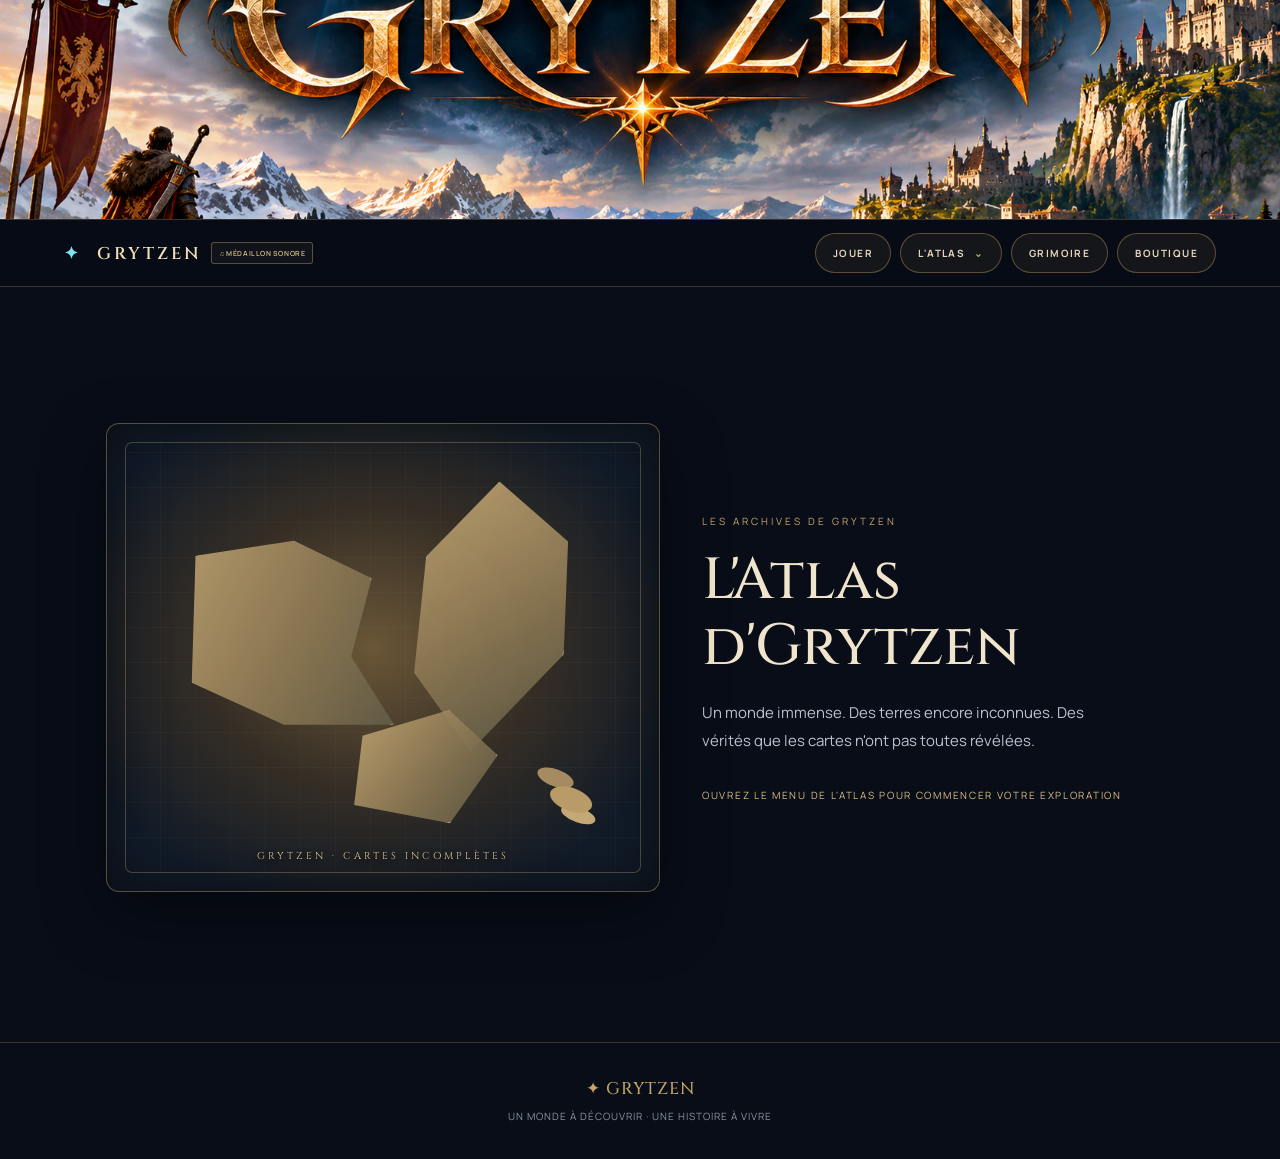
==== commit 3c5b9860: "Add files via upload" ====
--- a/atlas.html
+++ b/atlas.html
@@ -22,15 +22,7 @@
 .atlas-lore>.atlas-return-home{margin:0 0 22px}
 @media(max-width:760px){header nav>a{min-height:34px;padding:0 9px;font-size:9px;letter-spacing:1px}.atlas-return-home{margin:16px 14px 0;font-size:10px}.atlas-lore>.atlas-return-home{margin:0 0 18px}}
 </style>
-<style id="atlas-side-navigation">
-/* Navigation latérale persistante dans les deux vues de l’Atlas */
-.atlas-side-nav{position:fixed;left:12px;top:50%;transform:translateY(-50%);z-index:9000;display:flex;flex-direction:column;gap:7px;width:132px;padding:9px;border:1px solid rgba(194,157,91,.34);border-radius:10px;background:rgba(8,15,26,.94);box-shadow:0 12px 34px rgba(0,0,0,.4);backdrop-filter:blur(10px)}
-.atlas-side-nav a{display:flex;align-items:center;justify-content:center;min-height:38px;padding:8px 7px;border:1px solid rgba(194,157,91,.17);border-radius:6px;color:#e4d8c2;text-decoration:none;text-align:center;font:700 9px/1.35 Manrope,sans-serif;letter-spacing:1px;white-space:normal;transition:background .2s,border-color .2s,color .2s}
-.atlas-side-nav a:hover,.atlas-side-nav a:focus{background:rgba(194,157,91,.15);border-color:#c29d5b;color:#f5dfb5}
-.atlas-side-nav .atlas-side-current{color:#d8bd85;border-color:rgba(194,157,91,.4)}
-@media(min-width:761px){.atlas-wrap,.atlas-lore{padding-left:145px!important}}
-@media(max-width:760px){.atlas-side-nav{position:sticky;top:8px;left:auto;transform:none;width:auto;max-width:100%;margin:10px 12px 16px;flex-direction:row;justify-content:center;gap:5px;padding:6px}.atlas-side-nav a{flex:1;min-width:0;min-height:36px;padding:6px 3px;font-size:8px;letter-spacing:.4px}.atlas-return-home{display:none!important}}
-</style>
+
 
 <style id="grytzen-atlas-navigation-fix">
 /* Harmonisation du bouton L'ATLAS avec les autres liens du menu */
@@ -127,6 +119,7 @@
 </head><body><div class="banner"><img src="assets/banniere-grytzen.png" alt="Bannière GRYTZEN"></div><header><div class="nav">
 <div class="gry-brand-group"><a class="brand" href="index.html"><span>✦</span> GRYTZEN</a><button class="gry-header-control" type="button" aria-label="Lire ou mettre en pause la musique">♫ MÉDAILLON SONORE</button></div>
 <nav aria-label="Navigation principale">
+<a class="atlas-view-back" href="atlas.html" aria-label="Retour au menu de l’Atlas">← MENU DE L’ATLAS</a>
 <a href="jouer.html">JOUER</a>
 <details class="nav-dropdown">
   <summary aria-haspopup="true">L'ATLAS <span class="nav-chevron">⌄</span></summary>
@@ -153,12 +146,7 @@
 </section>
 <div class="atlas-wrap" id="atlas" hidden>
 <a class="atlas-return-home" href="atlas.html">← Retour à l'accueil de l'Atlas</a>
-<nav class="atlas-side-nav" aria-label="Navigation rapide de l’Atlas">
-  <a href="jouer.html">JOUER</a>
-  <a href="atlas.html" class="atlas-side-current" aria-current="page">← RETOUR ATLAS</a>
-  <a href="grimoire.html">GRIMOIRE</a>
-  <a href="boutique.html">BOUTIQUE</a>
-</nav>
+
 <section class="content atlas">
 <div aria-label="Carte stylisée et mystérieuse des terres de GRYTZEN" class="map-art" role="img"><div class="continent c1"></div><div class="continent c2"></div><div class="continent c3"></div><div class="island"></div><span class="map-label l1">AURENTH</span><span class="map-label l2">VARKHÖL</span><span class="map-label l3">ORVANE</span><button aria-label="Découvrir Aurenth" class="map-pin pin1" data-region="aurenth"></button><button aria-label="Découvrir Varkhöl" class="map-pin pin2" data-region="varkhol"></button><button aria-label="Découvrir Orvane" class="map-pin pin3" data-region="orvane"></button><div class="map-caption">ATLAS INCOMPLET · TERRES CONNUES</div></div>
 <div class="atlas-copy"><div class="eyebrow">L'ATLAS DES TERRES CONNUES</div><h2>Un monde immense.<br/>Des secrets sans fin.</h2><p>Six régions composent les premières pages de notre atlas. Certaines sont connues, d'autres cachent des civilisations dont l'existence même est contestée. La carte complète reste à découvrir.</p>
@@ -259,12 +247,7 @@
 </style>
 <section class="atlas-lore" id="atlas-lore" aria-label="Connaissances générales sur Grytzen" hidden>
   <a class="atlas-return-home" href="atlas.html">← Retour à l'accueil de l'Atlas</a>
-  <nav class="atlas-side-nav" aria-label="Navigation rapide de l’Atlas">
-  <a href="jouer.html">JOUER</a>
-  <a href="atlas.html" class="atlas-side-current" aria-current="page">← RETOUR ATLAS</a>
-  <a href="grimoire.html">GRIMOIRE</a>
-  <a href="boutique.html">BOUTIQUE</a>
-</nav>
+  
   <header class="lore-heading">
     <div class="eyebrow">LES ARCHIVES DU MONDE</div>
     <h2>Explorer les connaissances d'Grytzen</h2>
@@ -375,6 +358,7 @@
     panels.forEach(panel=>{panel.hidden=panel.id!=='lore-'+selected;});
   }
   function openView(view){
+    document.body.classList.add('atlas-subview');
     home.hidden=true;
     map.hidden=view!=='map';
     lore.hidden=view!=='knowledge';
@@ -384,7 +368,7 @@
   }
   chooser.addEventListener('change',showLore);
   const requestedView=new URLSearchParams(window.location.search).get('view');
-  if(requestedView==='knowledge' || requestedView==='map'){openView(requestedView);}
+  if(requestedView==='knowledge' || requestedView==='map'){openView(requestedView);} else {document.body.classList.remove('atlas-subview');}
 
   // Le menu ne doit jamais rester ouvert au-dessus des textes de l'Atlas.
   document.addEventListener('click',function(event){
@@ -432,4 +416,127 @@
 <script src="js/audio-player.js"></script>
 <script src="js/grytzen-persistent-nav.js"></script>
 
+
+<style id="grytzen-rounded-main-navigation">
+/* Barre principale : quatre boutons arrondis cohérents */
+.site-header nav, header nav {
+  display:flex !important;
+  align-items:center !important;
+  justify-content:center !important;
+  gap:9px !important;
+  flex-wrap:wrap !important;
+}
+.site-header nav > a,
+header nav > a,
+.site-header nav > details.nav-dropdown > summary,
+header nav > details.nav-dropdown > summary {
+  box-sizing:border-box !important;
+  display:inline-flex !important;
+  align-items:center !important;
+  justify-content:center !important;
+  min-height:40px !important;
+  padding:0 17px !important;
+  border:1px solid rgba(194,157,91,.42) !important;
+  border-radius:999px !important;
+  background:rgba(194,157,91,.075) !important;
+  color:#e4d6bd !important;
+  font:700 10px/1.2 Manrope,Arial,sans-serif !important;
+  letter-spacing:1.45px !important;
+  text-decoration:none !important;
+  text-transform:uppercase !important;
+  white-space:nowrap !important;
+  transition:background .2s ease,border-color .2s ease,color .2s ease,transform .2s ease !important;
+}
+.site-header nav > a:hover,
+header nav > a:hover,
+.site-header nav > a[aria-current="page"],
+header nav > a[aria-current="page"],
+.site-header nav > details.nav-dropdown > summary:hover,
+header nav > details.nav-dropdown > summary:hover,
+.site-header nav > details.nav-dropdown[open] > summary,
+header nav > details.nav-dropdown[open] > summary {
+  border-color:rgba(225,190,123,.85) !important;
+  background:rgba(194,157,91,.19) !important;
+  color:#f1d59c !important;
+}
+.site-header nav > details.nav-dropdown,
+header nav > details.nav-dropdown {
+  position:relative !important;
+  display:inline-block !important;
+  margin:0 !important;
+  padding:0 !important;
+}
+.site-header nav > details.nav-dropdown > summary,
+header nav > details.nav-dropdown > summary { cursor:pointer !important; list-style:none !important; }
+.site-header nav > details.nav-dropdown > summary::-webkit-details-marker,
+header nav > details.nav-dropdown > summary::-webkit-details-marker { display:none !important; }
+.site-header nav > details.nav-dropdown .nav-chevron,
+header nav > details.nav-dropdown .nav-chevron { margin-left:3px; }
+.site-header nav > details.nav-dropdown > .nav-submenu,
+header nav > details.nav-dropdown > .nav-submenu {
+  position:absolute !important;
+  z-index:10020 !important;
+  top:calc(100% + 9px) !important;
+  left:50% !important;
+  right:auto !important;
+  transform:translateX(-50%) !important;
+  width:245px !important;
+  display:grid !important;
+  gap:4px !important;
+  padding:9px !important;
+  border:1px solid rgba(194,157,91,.4) !important;
+  border-radius:14px !important;
+  background:#101a29 !important;
+  box-shadow:0 14px 35px rgba(0,0,0,.45) !important;
+}
+.site-header nav > details.nav-dropdown:not([open]) > .nav-submenu,
+header nav > details.nav-dropdown:not([open]) > .nav-submenu { display:none !important; }
+.site-header nav > details.nav-dropdown > .nav-submenu a,
+header nav > details.nav-dropdown > .nav-submenu a {
+  display:block !important;
+  min-height:0 !important;
+  padding:11px 13px !important;
+  border:0 !important;
+  border-radius:8px !important;
+  background:transparent !important;
+  color:#e8dfcf !important;
+  font:500 12px/1.4 Manrope,Arial,sans-serif !important;
+  letter-spacing:.03em !important;
+  text-transform:none !important;
+  white-space:normal !important;
+}
+.site-header nav > details.nav-dropdown > .nav-submenu a:hover,
+header nav > details.nav-dropdown > .nav-submenu a:hover {
+  background:rgba(194,157,91,.14) !important;
+  color:#f1d59c !important;
+}
+.atlas-view-back { display:none !important; }
+body.atlas-subview .site-header nav > a,
+body.atlas-subview .site-header nav > details,
+body.atlas-subview header nav > a,
+body.atlas-subview header nav > details { display:none !important; }
+body.atlas-subview .site-header nav > .atlas-view-back,
+body.atlas-subview header nav > .atlas-view-back {
+  display:inline-flex !important;
+}
+@media(max-width:760px) {
+  .site-header nav, header nav { gap:7px !important; }
+  .site-header nav > a, header nav > a,
+  .site-header nav > details.nav-dropdown > summary,
+  header nav > details.nav-dropdown > summary {
+    min-height:36px !important;
+    padding:0 12px !important;
+    font-size:9px !important;
+    letter-spacing:1px !important;
+  }
+  .site-header nav > details.nav-dropdown > .nav-submenu,
+  header nav > details.nav-dropdown > .nav-submenu {
+    left:auto !important;
+    right:-48px !important;
+    transform:none !important;
+    width:min(245px,82vw) !important;
+  }
+}
+</style>
+
 </body></html>
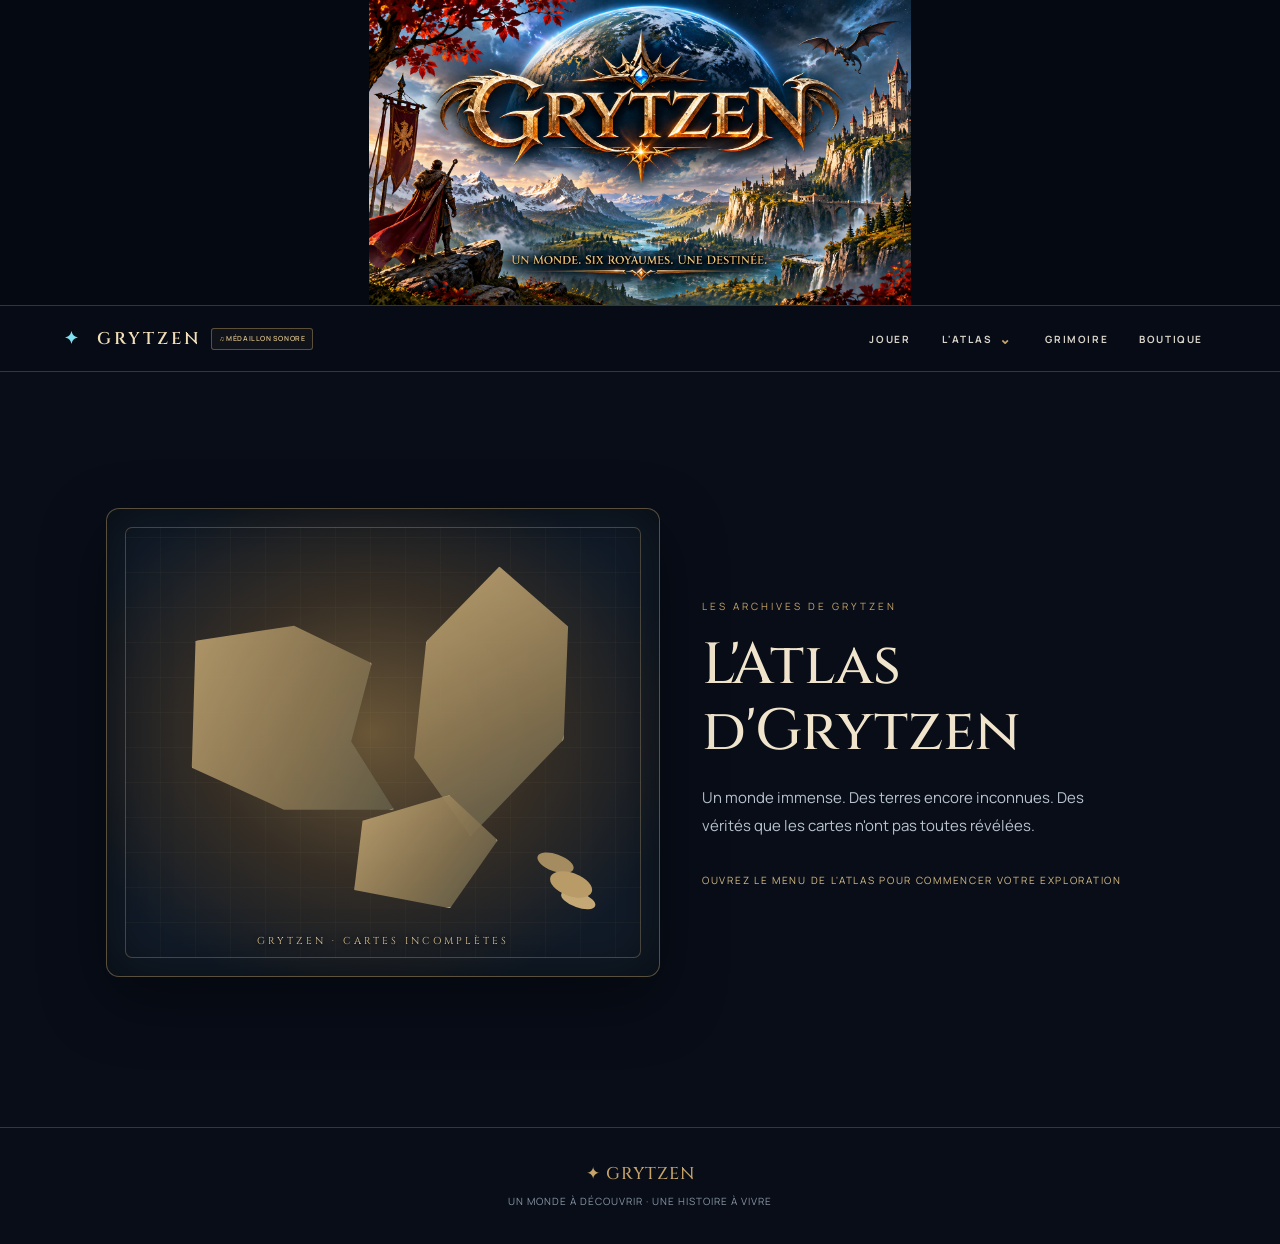
==== commit 385b40c4: "Add files via upload" ====
--- a/atlas.html
+++ b/atlas.html
@@ -22,104 +22,48 @@
 .atlas-lore>.atlas-return-home{margin:0 0 22px}
 @media(max-width:760px){header nav>a{min-height:34px;padding:0 9px;font-size:9px;letter-spacing:1px}.atlas-return-home{margin:16px 14px 0;font-size:10px}.atlas-lore>.atlas-return-home{margin:0 0 18px}}
 </style>
-
-
-<style id="grytzen-atlas-navigation-fix">
-/* Harmonisation du bouton L'ATLAS avec les autres liens du menu */
-header nav > details.nav-dropdown {
-  position: relative;
-  display: inline-block;
-  flex: 0 0 auto;
-  margin: 0;
-  padding: 0;
-  color: inherit;
-  font: inherit;
-}
-header nav > details.nav-dropdown > summary {
-  display: flex;
-  align-items: center;
-  justify-content: center;
-  gap: 6px;
-  min-height: 38px;
-  margin: 0;
-  padding: 0 13px;
-  list-style: none;
-  cursor: pointer;
-  color: #d9d4ca;
-  font: 700 10px/1.2 Manrope, Arial, sans-serif !important;
-  letter-spacing: 1.6px;
-  text-transform: uppercase;
-  white-space: nowrap;
-}
-header nav > details.nav-dropdown > summary::-webkit-details-marker {
-  display: none;
-}
-header nav > details.nav-dropdown > summary:hover,
-header nav > details.nav-dropdown[open] > summary {
-  color: var(--ff-ice, var(--ice, #e6c98e));
-}
-header nav > details.nav-dropdown .nav-chevron {
-  display: inline-block;
-  font: inherit;
-  transition: transform .2s ease;
-}
-header nav > details.nav-dropdown[open] .nav-chevron {
-  transform: rotate(180deg);
-}
-header nav > details.nav-dropdown:not([open]) > .nav-submenu {
-  display: none !important;
-}
-header nav > details.nav-dropdown > .nav-submenu {
-  position: absolute;
-  z-index: 10002;
-  top: calc(100% + 7px);
-  left: 50%;
-  right: auto;
-  transform: translateX(-50%);
-  width: 230px;
-  display: grid;
-  gap: 2px;
-  padding: 8px;
-  border: 1px solid rgba(194,157,91,.35);
-  border-radius: 10px;
-  background: #101a29;
-  box-shadow: 0 14px 35px rgba(0,0,0,.45);
-}
-header nav > details.nav-dropdown > .nav-submenu a {
-  display: block;
-  min-height: 0;
-  padding: 10px 12px;
-  border-radius: 6px;
-  color: #e8dfcf;
-  font: 500 12px/1.4 Manrope, Arial, sans-serif;
-  letter-spacing: .04em;
-  text-transform: none;
-  white-space: normal;
-}
-header nav > details.nav-dropdown > .nav-submenu a:hover,
-header nav > details.nav-dropdown > .nav-submenu a:focus {
-  background: rgba(194,157,91,.13);
-  color: #e6c98e;
-}
-@media (max-width: 760px) {
-  header nav > details.nav-dropdown > summary {
-    min-height: 34px;
-    padding: 0 10px;
-    font-size: 9px !important;
-  }
-  header nav > details.nav-dropdown > .nav-submenu {
-    left: auto;
-    right: -45px;
-    transform: none;
-    width: min(230px, 80vw);
-  }
-}
-</style>
-
+<style id="atlas-side-navigation">
+/* Navigation latérale persistante dans les deux vues de l’Atlas */
+.atlas-side-nav{position:fixed;left:12px;top:50%;transform:translateY(-50%);z-index:9000;display:flex;flex-direction:column;gap:7px;width:132px;padding:9px;border:1px solid rgba(194,157,91,.34);border-radius:10px;background:rgba(8,15,26,.94);box-shadow:0 12px 34px rgba(0,0,0,.4);backdrop-filter:blur(10px)}
+.atlas-side-nav a{display:flex;align-items:center;justify-content:center;min-height:38px;padding:8px 7px;border:1px solid rgba(194,157,91,.17);border-radius:6px;color:#e4d8c2;text-decoration:none;text-align:center;font:700 9px/1.35 Manrope,sans-serif;letter-spacing:1px;white-space:normal;transition:background .2s,border-color .2s,color .2s}
+.atlas-side-nav a:hover,.atlas-side-nav a:focus{background:rgba(194,157,91,.15);border-color:#c29d5b;color:#f5dfb5}
+.atlas-side-nav .atlas-side-current{color:#d8bd85;border-color:rgba(194,157,91,.4)}
+@media(min-width:761px){.atlas-wrap,.atlas-lore{padding-left:145px!important}}
+@media(max-width:760px){.atlas-side-nav{position:sticky;top:8px;left:auto;transform:none;width:auto;max-width:100%;margin:10px 12px 16px;flex-direction:row;justify-content:center;gap:5px;padding:6px}.atlas-side-nav a{flex:1;min-width:0;min-height:36px;padding:6px 3px;font-size:8px;letter-spacing:.4px}.atlas-return-home{display:none!important}}
+</style>
+<style id="grytzen-responsive-banner-fix">
+/* GRYTZEN — bannière complète et accueil compact, tous écrans */
+.banner{
+  height:clamp(190px, 34vh, 360px) !important;
+  min-height:0 !important;
+  overflow:hidden !important;
+  display:flex !important;
+  align-items:center !important;
+  justify-content:center !important;
+  background:#050912 !important;
+}
+.banner img{
+  display:block !important;
+  width:100% !important;
+  height:100% !important;
+  max-width:100% !important;
+  object-fit:contain !important;
+  object-position:center center !important;
+}
+@media(max-width:760px){
+  .banner{height:auto !important; min-height:0 !important;}
+  .banner img{width:100% !important;height:auto !important;object-fit:contain !important;}
+}
+/* Sur l'accueil, le texte commence directement sous la navigation. */
+.home-hero{min-height:0 !important; align-items:start !important;}
+.home-inner{padding:clamp(24px,4vh,42px) 26px 42px !important;}
+@media(max-width:760px){
+  .home-inner{padding:34px 20px 42px !important;}
+}
+</style>
 </head><body><div class="banner"><img src="assets/banniere-grytzen.png" alt="Bannière GRYTZEN"></div><header><div class="nav">
 <div class="gry-brand-group"><a class="brand" href="index.html"><span>✦</span> GRYTZEN</a><button class="gry-header-control" type="button" aria-label="Lire ou mettre en pause la musique">♫ MÉDAILLON SONORE</button></div>
 <nav aria-label="Navigation principale">
-<a class="atlas-view-back" href="atlas.html" aria-label="Retour au menu de l’Atlas">← MENU DE L’ATLAS</a>
 <a href="jouer.html">JOUER</a>
 <details class="nav-dropdown">
   <summary aria-haspopup="true">L'ATLAS <span class="nav-chevron">⌄</span></summary>
@@ -146,7 +90,12 @@
 </section>
 <div class="atlas-wrap" id="atlas" hidden>
 <a class="atlas-return-home" href="atlas.html">← Retour à l'accueil de l'Atlas</a>
-
+<nav class="atlas-side-nav" aria-label="Navigation rapide de l’Atlas">
+  <a href="jouer.html">JOUER</a>
+  <a href="atlas.html" class="atlas-side-current" aria-current="page">← RETOUR ATLAS</a>
+  <a href="grimoire.html">GRIMOIRE</a>
+  <a href="boutique.html">BOUTIQUE</a>
+</nav>
 <section class="content atlas">
 <div aria-label="Carte stylisée et mystérieuse des terres de GRYTZEN" class="map-art" role="img"><div class="continent c1"></div><div class="continent c2"></div><div class="continent c3"></div><div class="island"></div><span class="map-label l1">AURENTH</span><span class="map-label l2">VARKHÖL</span><span class="map-label l3">ORVANE</span><button aria-label="Découvrir Aurenth" class="map-pin pin1" data-region="aurenth"></button><button aria-label="Découvrir Varkhöl" class="map-pin pin2" data-region="varkhol"></button><button aria-label="Découvrir Orvane" class="map-pin pin3" data-region="orvane"></button><div class="map-caption">ATLAS INCOMPLET · TERRES CONNUES</div></div>
 <div class="atlas-copy"><div class="eyebrow">L'ATLAS DES TERRES CONNUES</div><h2>Un monde immense.<br/>Des secrets sans fin.</h2><p>Six régions composent les premières pages de notre atlas. Certaines sont connues, d'autres cachent des civilisations dont l'existence même est contestée. La carte complète reste à découvrir.</p>
@@ -247,7 +196,12 @@
 </style>
 <section class="atlas-lore" id="atlas-lore" aria-label="Connaissances générales sur Grytzen" hidden>
   <a class="atlas-return-home" href="atlas.html">← Retour à l'accueil de l'Atlas</a>
-  
+  <nav class="atlas-side-nav" aria-label="Navigation rapide de l’Atlas">
+  <a href="jouer.html">JOUER</a>
+  <a href="atlas.html" class="atlas-side-current" aria-current="page">← RETOUR ATLAS</a>
+  <a href="grimoire.html">GRIMOIRE</a>
+  <a href="boutique.html">BOUTIQUE</a>
+</nav>
   <header class="lore-heading">
     <div class="eyebrow">LES ARCHIVES DU MONDE</div>
     <h2>Explorer les connaissances d'Grytzen</h2>
@@ -358,7 +312,6 @@
     panels.forEach(panel=>{panel.hidden=panel.id!=='lore-'+selected;});
   }
   function openView(view){
-    document.body.classList.add('atlas-subview');
     home.hidden=true;
     map.hidden=view!=='map';
     lore.hidden=view!=='knowledge';
@@ -368,7 +321,7 @@
   }
   chooser.addEventListener('change',showLore);
   const requestedView=new URLSearchParams(window.location.search).get('view');
-  if(requestedView==='knowledge' || requestedView==='map'){openView(requestedView);} else {document.body.classList.remove('atlas-subview');}
+  if(requestedView==='knowledge' || requestedView==='map'){openView(requestedView);}
 
   // Le menu ne doit jamais rester ouvert au-dessus des textes de l'Atlas.
   document.addEventListener('click',function(event){
@@ -416,127 +369,4 @@
 <script src="js/audio-player.js"></script>
 <script src="js/grytzen-persistent-nav.js"></script>
 
-
-<style id="grytzen-rounded-main-navigation">
-/* Barre principale : quatre boutons arrondis cohérents */
-.site-header nav, header nav {
-  display:flex !important;
-  align-items:center !important;
-  justify-content:center !important;
-  gap:9px !important;
-  flex-wrap:wrap !important;
-}
-.site-header nav > a,
-header nav > a,
-.site-header nav > details.nav-dropdown > summary,
-header nav > details.nav-dropdown > summary {
-  box-sizing:border-box !important;
-  display:inline-flex !important;
-  align-items:center !important;
-  justify-content:center !important;
-  min-height:40px !important;
-  padding:0 17px !important;
-  border:1px solid rgba(194,157,91,.42) !important;
-  border-radius:999px !important;
-  background:rgba(194,157,91,.075) !important;
-  color:#e4d6bd !important;
-  font:700 10px/1.2 Manrope,Arial,sans-serif !important;
-  letter-spacing:1.45px !important;
-  text-decoration:none !important;
-  text-transform:uppercase !important;
-  white-space:nowrap !important;
-  transition:background .2s ease,border-color .2s ease,color .2s ease,transform .2s ease !important;
-}
-.site-header nav > a:hover,
-header nav > a:hover,
-.site-header nav > a[aria-current="page"],
-header nav > a[aria-current="page"],
-.site-header nav > details.nav-dropdown > summary:hover,
-header nav > details.nav-dropdown > summary:hover,
-.site-header nav > details.nav-dropdown[open] > summary,
-header nav > details.nav-dropdown[open] > summary {
-  border-color:rgba(225,190,123,.85) !important;
-  background:rgba(194,157,91,.19) !important;
-  color:#f1d59c !important;
-}
-.site-header nav > details.nav-dropdown,
-header nav > details.nav-dropdown {
-  position:relative !important;
-  display:inline-block !important;
-  margin:0 !important;
-  padding:0 !important;
-}
-.site-header nav > details.nav-dropdown > summary,
-header nav > details.nav-dropdown > summary { cursor:pointer !important; list-style:none !important; }
-.site-header nav > details.nav-dropdown > summary::-webkit-details-marker,
-header nav > details.nav-dropdown > summary::-webkit-details-marker { display:none !important; }
-.site-header nav > details.nav-dropdown .nav-chevron,
-header nav > details.nav-dropdown .nav-chevron { margin-left:3px; }
-.site-header nav > details.nav-dropdown > .nav-submenu,
-header nav > details.nav-dropdown > .nav-submenu {
-  position:absolute !important;
-  z-index:10020 !important;
-  top:calc(100% + 9px) !important;
-  left:50% !important;
-  right:auto !important;
-  transform:translateX(-50%) !important;
-  width:245px !important;
-  display:grid !important;
-  gap:4px !important;
-  padding:9px !important;
-  border:1px solid rgba(194,157,91,.4) !important;
-  border-radius:14px !important;
-  background:#101a29 !important;
-  box-shadow:0 14px 35px rgba(0,0,0,.45) !important;
-}
-.site-header nav > details.nav-dropdown:not([open]) > .nav-submenu,
-header nav > details.nav-dropdown:not([open]) > .nav-submenu { display:none !important; }
-.site-header nav > details.nav-dropdown > .nav-submenu a,
-header nav > details.nav-dropdown > .nav-submenu a {
-  display:block !important;
-  min-height:0 !important;
-  padding:11px 13px !important;
-  border:0 !important;
-  border-radius:8px !important;
-  background:transparent !important;
-  color:#e8dfcf !important;
-  font:500 12px/1.4 Manrope,Arial,sans-serif !important;
-  letter-spacing:.03em !important;
-  text-transform:none !important;
-  white-space:normal !important;
-}
-.site-header nav > details.nav-dropdown > .nav-submenu a:hover,
-header nav > details.nav-dropdown > .nav-submenu a:hover {
-  background:rgba(194,157,91,.14) !important;
-  color:#f1d59c !important;
-}
-.atlas-view-back { display:none !important; }
-body.atlas-subview .site-header nav > a,
-body.atlas-subview .site-header nav > details,
-body.atlas-subview header nav > a,
-body.atlas-subview header nav > details { display:none !important; }
-body.atlas-subview .site-header nav > .atlas-view-back,
-body.atlas-subview header nav > .atlas-view-back {
-  display:inline-flex !important;
-}
-@media(max-width:760px) {
-  .site-header nav, header nav { gap:7px !important; }
-  .site-header nav > a, header nav > a,
-  .site-header nav > details.nav-dropdown > summary,
-  header nav > details.nav-dropdown > summary {
-    min-height:36px !important;
-    padding:0 12px !important;
-    font-size:9px !important;
-    letter-spacing:1px !important;
-  }
-  .site-header nav > details.nav-dropdown > .nav-submenu,
-  header nav > details.nav-dropdown > .nav-submenu {
-    left:auto !important;
-    right:-48px !important;
-    transform:none !important;
-    width:min(245px,82vw) !important;
-  }
-}
-</style>
-
 </body></html>
--- a/css/style.css
+++ b/css/style.css
@@ -210,3 +210,50 @@
   .clue-illustration { max-width: 100%; }
   .clue-illustration img { max-width: 100%; }
 }
+
+
+/* =========================================================
+   GRYTZEN — bannière responsive : image entière sur tous écrans
+   ========================================================= */
+.banner {
+  display: block;
+  width: 100%;
+  height: auto !important;
+  min-height: 0 !important;
+  max-height: none !important;
+  overflow: hidden;
+  background: #050912;
+  border-bottom: 1px solid var(--line);
+}
+.banner img {
+  display: block;
+  width: 100%;
+  height: auto !important;
+  min-height: 0 !important;
+  max-height: none !important;
+  object-fit: contain !important;
+  object-position: center center !important;
+}
+
+/* Petits écrans : aucune hauteur forcée, pas de découpe */
+@media (max-width: 700px) {
+  .banner {
+    height: auto !important;
+    overflow: hidden;
+  }
+  .banner img {
+    width: 100%;
+    height: auto !important;
+    object-fit: contain !important;
+  }
+}
+
+/* Très grands écrans : la bannière reste centrée et conserve ses proportions */
+@media (min-width: 1600px) {
+  .banner img {
+    width: 100%;
+    height: auto !important;
+    object-fit: contain !important;
+  }
+}
+
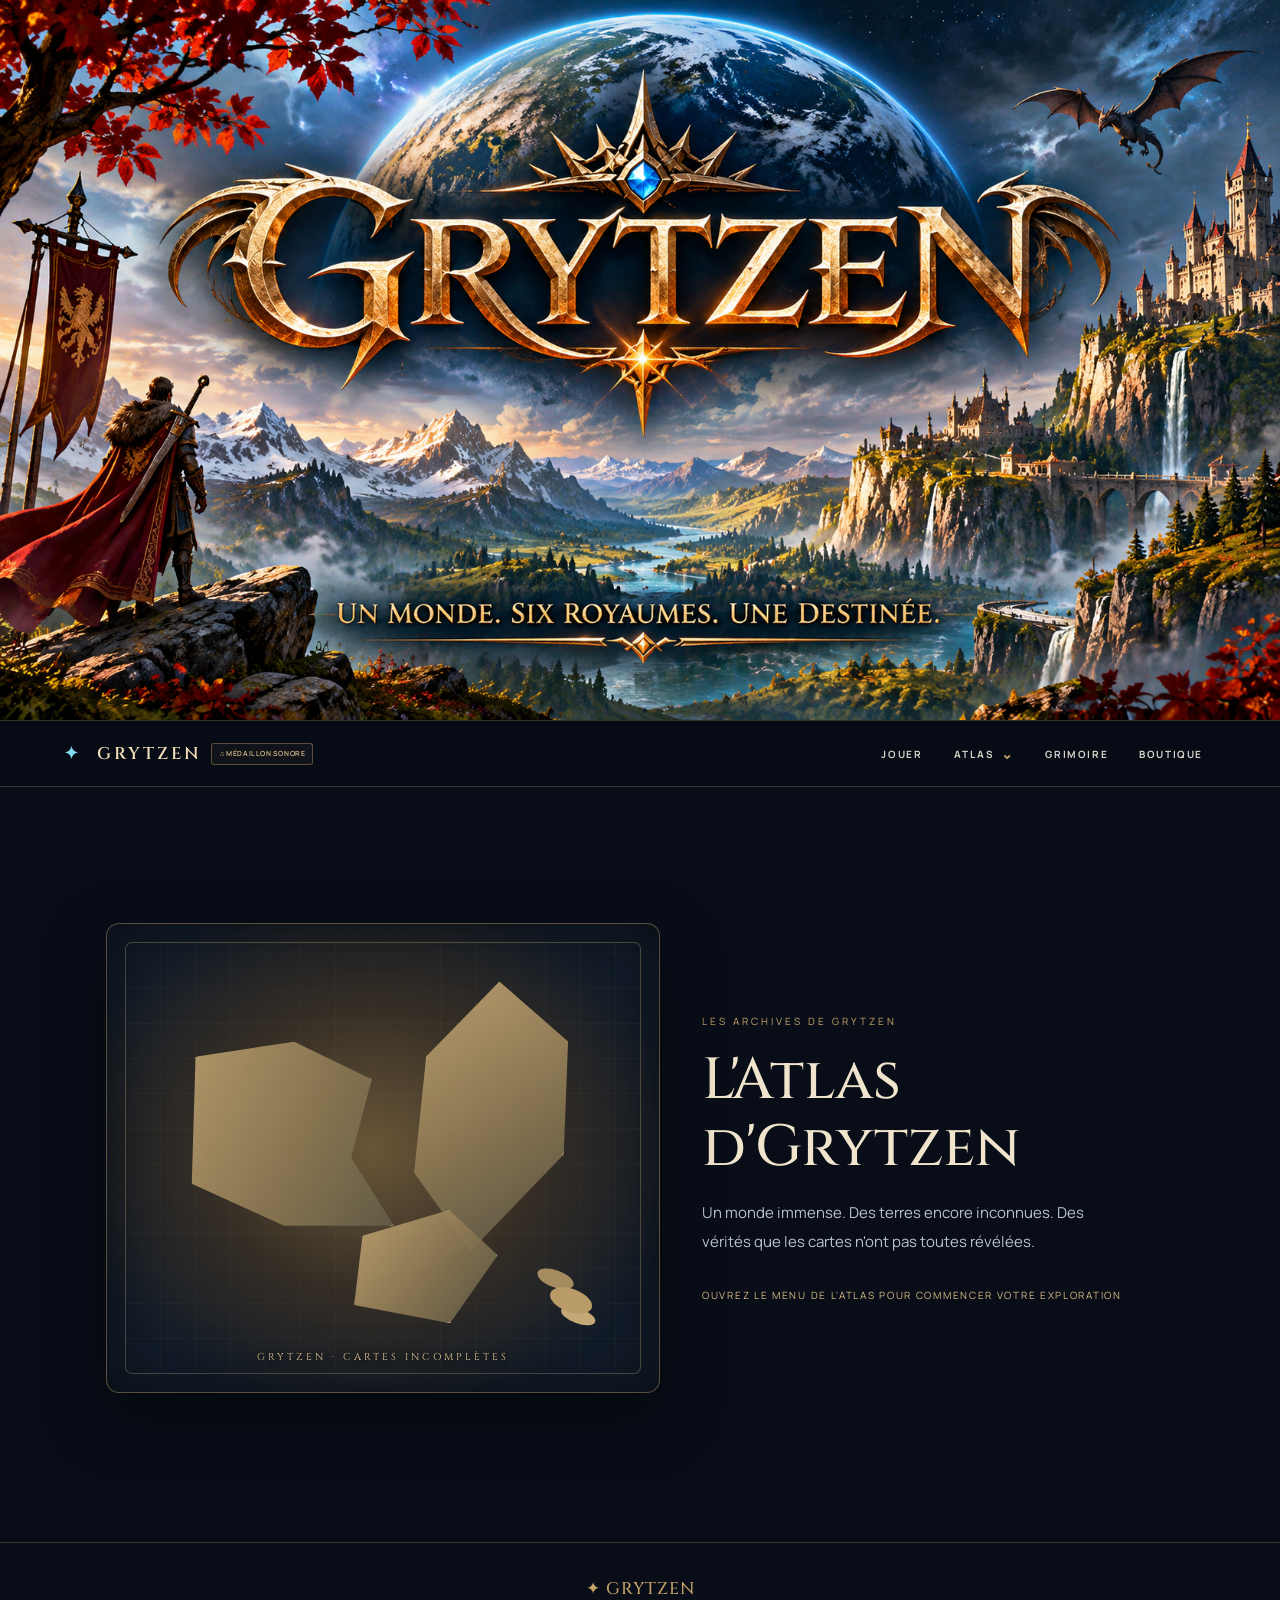
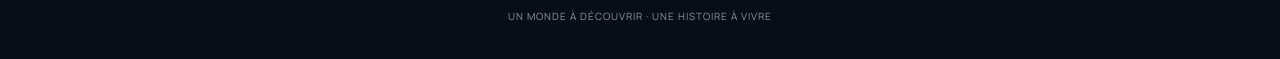
==== commit bc0a6839: "Add files via upload" ====
--- a/atlas.html
+++ b/atlas.html
@@ -22,53 +22,14 @@
 .atlas-lore>.atlas-return-home{margin:0 0 22px}
 @media(max-width:760px){header nav>a{min-height:34px;padding:0 9px;font-size:9px;letter-spacing:1px}.atlas-return-home{margin:16px 14px 0;font-size:10px}.atlas-lore>.atlas-return-home{margin:0 0 18px}}
 </style>
-<style id="atlas-side-navigation">
-/* Navigation latérale persistante dans les deux vues de l’Atlas */
-.atlas-side-nav{position:fixed;left:12px;top:50%;transform:translateY(-50%);z-index:9000;display:flex;flex-direction:column;gap:7px;width:132px;padding:9px;border:1px solid rgba(194,157,91,.34);border-radius:10px;background:rgba(8,15,26,.94);box-shadow:0 12px 34px rgba(0,0,0,.4);backdrop-filter:blur(10px)}
-.atlas-side-nav a{display:flex;align-items:center;justify-content:center;min-height:38px;padding:8px 7px;border:1px solid rgba(194,157,91,.17);border-radius:6px;color:#e4d8c2;text-decoration:none;text-align:center;font:700 9px/1.35 Manrope,sans-serif;letter-spacing:1px;white-space:normal;transition:background .2s,border-color .2s,color .2s}
-.atlas-side-nav a:hover,.atlas-side-nav a:focus{background:rgba(194,157,91,.15);border-color:#c29d5b;color:#f5dfb5}
-.atlas-side-nav .atlas-side-current{color:#d8bd85;border-color:rgba(194,157,91,.4)}
-@media(min-width:761px){.atlas-wrap,.atlas-lore{padding-left:145px!important}}
-@media(max-width:760px){.atlas-side-nav{position:sticky;top:8px;left:auto;transform:none;width:auto;max-width:100%;margin:10px 12px 16px;flex-direction:row;justify-content:center;gap:5px;padding:6px}.atlas-side-nav a{flex:1;min-width:0;min-height:36px;padding:6px 3px;font-size:8px;letter-spacing:.4px}.atlas-return-home{display:none!important}}
-</style>
-<style id="grytzen-responsive-banner-fix">
-/* GRYTZEN — bannière complète et accueil compact, tous écrans */
-.banner{
-  height:clamp(190px, 34vh, 360px) !important;
-  min-height:0 !important;
-  overflow:hidden !important;
-  display:flex !important;
-  align-items:center !important;
-  justify-content:center !important;
-  background:#050912 !important;
-}
-.banner img{
-  display:block !important;
-  width:100% !important;
-  height:100% !important;
-  max-width:100% !important;
-  object-fit:contain !important;
-  object-position:center center !important;
-}
-@media(max-width:760px){
-  .banner{height:auto !important; min-height:0 !important;}
-  .banner img{width:100% !important;height:auto !important;object-fit:contain !important;}
-}
-/* Sur l'accueil, le texte commence directement sous la navigation. */
-.home-hero{min-height:0 !important; align-items:start !important;}
-.home-inner{padding:clamp(24px,4vh,42px) 26px 42px !important;}
-@media(max-width:760px){
-  .home-inner{padding:34px 20px 42px !important;}
-}
-</style>
 </head><body><div class="banner"><img src="assets/banniere-grytzen.png" alt="Bannière GRYTZEN"></div><header><div class="nav">
 <div class="gry-brand-group"><a class="brand" href="index.html"><span>✦</span> GRYTZEN</a><button class="gry-header-control" type="button" aria-label="Lire ou mettre en pause la musique">♫ MÉDAILLON SONORE</button></div>
 <nav aria-label="Navigation principale">
 <a href="jouer.html">JOUER</a>
 <details class="nav-dropdown">
-  <summary aria-haspopup="true">L'ATLAS <span class="nav-chevron">⌄</span></summary>
+  <summary aria-haspopup="true">ATLAS <span class="nav-chevron" aria-hidden="true">⌄</span></summary>
   <div class="nav-submenu">
-    <a href="atlas.html?view=map" data-atlas-action="map">Carte et région</a>
+    <a href="atlas.html?view=map" data-atlas-action="map">Carte et régions</a>
     <a href="atlas.html?view=knowledge" data-atlas-action="knowledge">Explorer les connaissances</a>
   </div>
 </details>
@@ -90,12 +51,6 @@
 </section>
 <div class="atlas-wrap" id="atlas" hidden>
 <a class="atlas-return-home" href="atlas.html">← Retour à l'accueil de l'Atlas</a>
-<nav class="atlas-side-nav" aria-label="Navigation rapide de l’Atlas">
-  <a href="jouer.html">JOUER</a>
-  <a href="atlas.html" class="atlas-side-current" aria-current="page">← RETOUR ATLAS</a>
-  <a href="grimoire.html">GRIMOIRE</a>
-  <a href="boutique.html">BOUTIQUE</a>
-</nav>
 <section class="content atlas">
 <div aria-label="Carte stylisée et mystérieuse des terres de GRYTZEN" class="map-art" role="img"><div class="continent c1"></div><div class="continent c2"></div><div class="continent c3"></div><div class="island"></div><span class="map-label l1">AURENTH</span><span class="map-label l2">VARKHÖL</span><span class="map-label l3">ORVANE</span><button aria-label="Découvrir Aurenth" class="map-pin pin1" data-region="aurenth"></button><button aria-label="Découvrir Varkhöl" class="map-pin pin2" data-region="varkhol"></button><button aria-label="Découvrir Orvane" class="map-pin pin3" data-region="orvane"></button><div class="map-caption">ATLAS INCOMPLET · TERRES CONNUES</div></div>
 <div class="atlas-copy"><div class="eyebrow">L'ATLAS DES TERRES CONNUES</div><h2>Un monde immense.<br/>Des secrets sans fin.</h2><p>Six régions composent les premières pages de notre atlas. Certaines sont connues, d'autres cachent des civilisations dont l'existence même est contestée. La carte complète reste à découvrir.</p>
@@ -196,12 +151,6 @@
 </style>
 <section class="atlas-lore" id="atlas-lore" aria-label="Connaissances générales sur Grytzen" hidden>
   <a class="atlas-return-home" href="atlas.html">← Retour à l'accueil de l'Atlas</a>
-  <nav class="atlas-side-nav" aria-label="Navigation rapide de l’Atlas">
-  <a href="jouer.html">JOUER</a>
-  <a href="atlas.html" class="atlas-side-current" aria-current="page">← RETOUR ATLAS</a>
-  <a href="grimoire.html">GRIMOIRE</a>
-  <a href="boutique.html">BOUTIQUE</a>
-</nav>
   <header class="lore-heading">
     <div class="eyebrow">LES ARCHIVES DU MONDE</div>
     <h2>Explorer les connaissances d'Grytzen</h2>
--- a/css/style.css
+++ b/css/style.css
@@ -212,48 +212,78 @@
 }
 
 
+
 /* =========================================================
-   GRYTZEN — bannière responsive : image entière sur tous écrans
+   GRYTZEN — correctif validé sur la dernière archive fournie
+   Bannière pleine largeur, image entière + menu Atlas normalisé
    ========================================================= */
 .banner {
-  display: block;
-  width: 100%;
+  display: block !important;
+  position: relative !important;
+  width: 100vw !important;
+  max-width: 100vw !important;
   height: auto !important;
   min-height: 0 !important;
   max-height: none !important;
-  overflow: hidden;
-  background: #050912;
-  border-bottom: 1px solid var(--line);
+  margin-left: calc(50% - 50vw) !important;
+  margin-right: 0 !important;
+  padding: 0 !important;
+  overflow: visible !important;
+  box-sizing: border-box !important;
+  background: #050912 !important;
 }
 .banner img {
-  display: block;
-  width: 100%;
+  display: block !important;
+  width: 100% !important;
+  max-width: 100% !important;
   height: auto !important;
   min-height: 0 !important;
   max-height: none !important;
-  object-fit: contain !important;
-  object-position: center center !important;
-}
-
-/* Petits écrans : aucune hauteur forcée, pas de découpe */
-@media (max-width: 700px) {
-  .banner {
-    height: auto !important;
-    overflow: hidden;
+  margin: 0 !important;
+  object-fit: initial !important;
+  object-position: center !important;
+}
+/* Atlas reprend les dimensions typographiques des liens JOUER/GRIMOIRE/BOUTIQUE */
+header nav > details.nav-dropdown {
+  display: inline-block !important;
+  margin: 0 !important;
+  padding: 0 !important;
+  font-size: 10px !important;
+  line-height: normal !important;
+}
+header nav > details.nav-dropdown > summary {
+  display: flex !important;
+  align-items: center !important;
+  gap: 6px !important;
+  list-style: none !important;
+  margin: 0 !important;
+  padding: 10px 14px !important;
+  color: #d9d4ca !important;
+  font-family: Manrope, Arial, sans-serif !important;
+  font-size: 10px !important;
+  font-weight: 700 !important;
+  line-height: normal !important;
+  letter-spacing: 2px !important;
+  text-transform: uppercase !important;
+  white-space: nowrap !important;
+  cursor: pointer !important;
+}
+header nav > details.nav-dropdown > summary::-webkit-details-marker {
+  display: none !important;
+}
+header nav > details.nav-dropdown > summary:hover,
+header nav > details.nav-dropdown[open] > summary {
+  color: var(--ice, #82dff1) !important;
+}
+header nav > details.nav-dropdown > summary .nav-chevron {
+  font-size: 14px !important;
+  letter-spacing: 0 !important;
+}
+@media (max-width: 760px) {
+  header nav > details.nav-dropdown > summary {
+    padding: 9px 10px !important;
+    font-size: 9px !important;
+    letter-spacing: 2px !important;
   }
-  .banner img {
-    width: 100%;
-    height: auto !important;
-    object-fit: contain !important;
-  }
-}
-
-/* Très grands écrans : la bannière reste centrée et conserve ses proportions */
-@media (min-width: 1600px) {
-  .banner img {
-    width: 100%;
-    height: auto !important;
-    object-fit: contain !important;
-  }
-}
-
+}
+
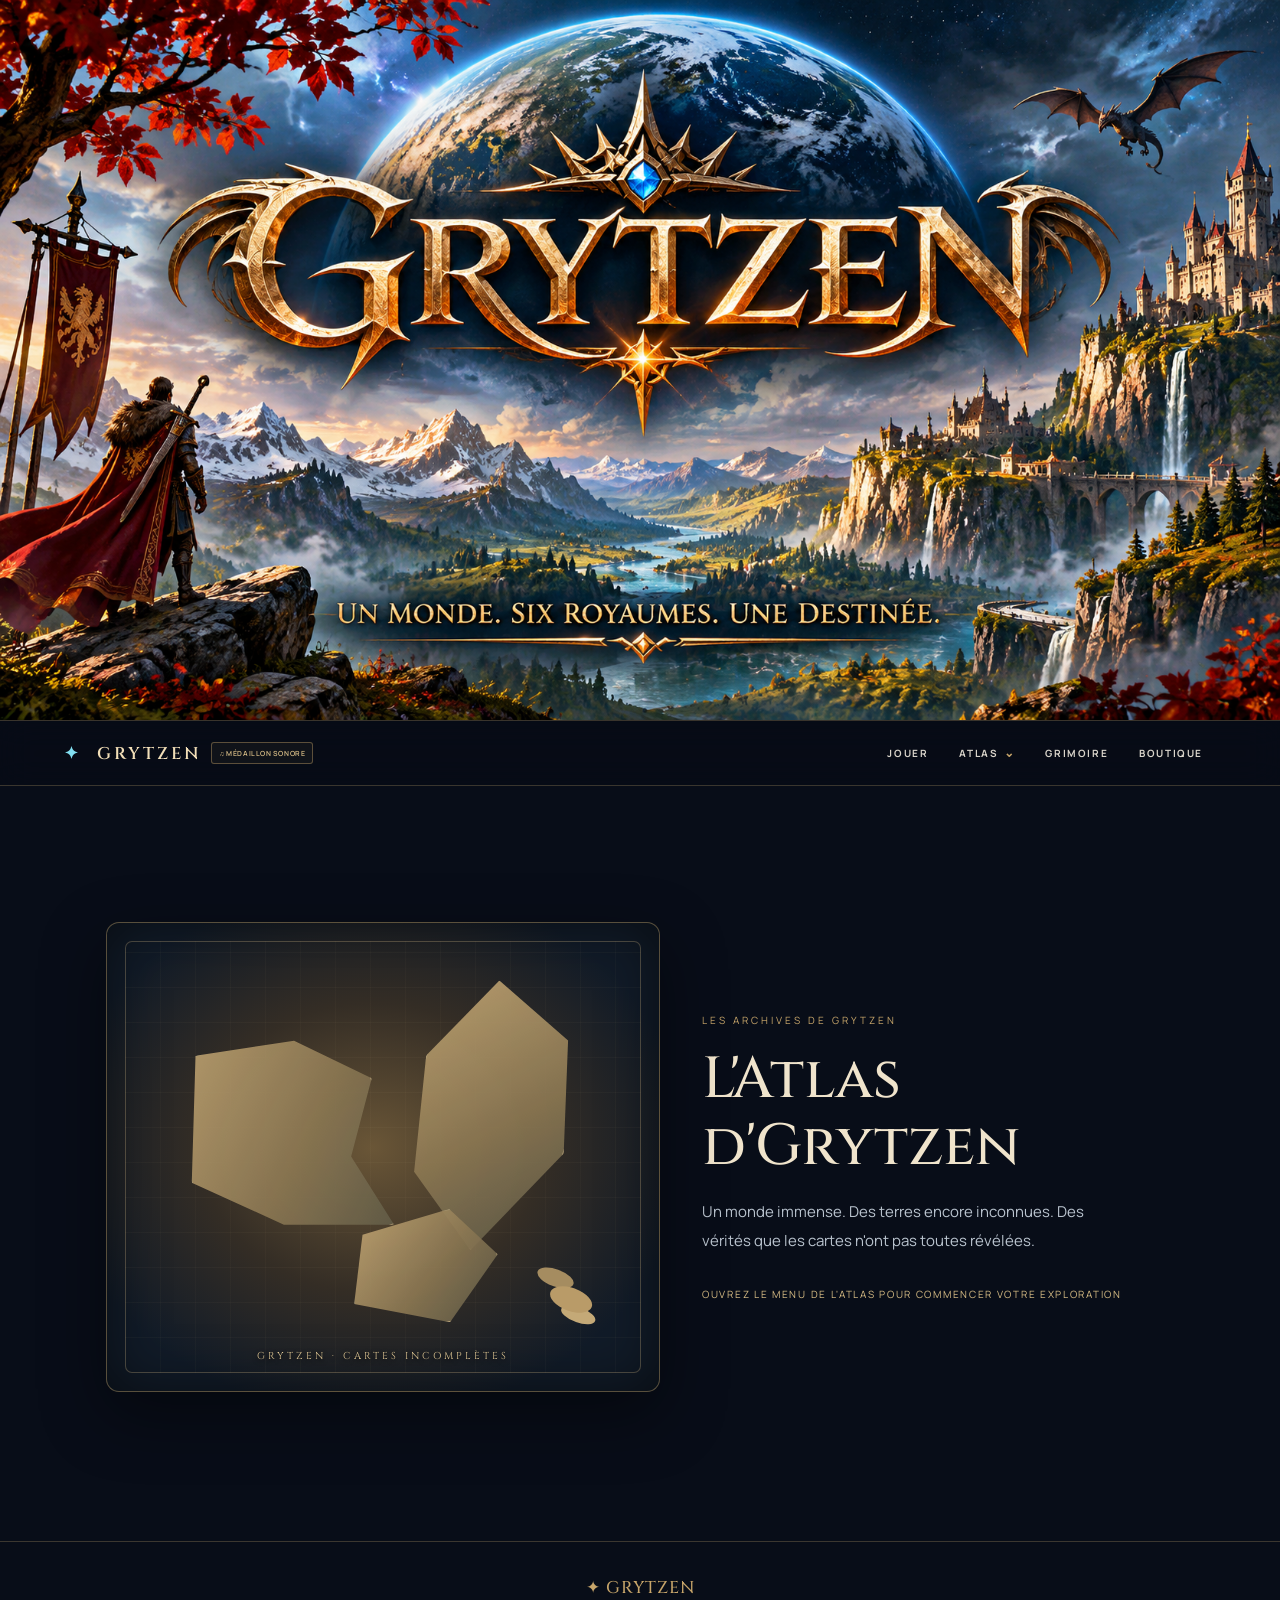
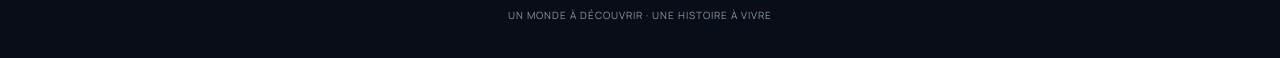
==== commit 2bc37032: "Update atlas.html" ====
--- a/atlas.html
+++ b/atlas.html
@@ -1,3 +1,4 @@
+
 
 <!doctype html>
 <html lang="fr"><head>
@@ -50,7 +51,6 @@
   </div>
 </section>
 <div class="atlas-wrap" id="atlas" hidden>
-<a class="atlas-return-home" href="atlas.html">← Retour à l'accueil de l'Atlas</a>
 <section class="content atlas">
 <div aria-label="Carte stylisée et mystérieuse des terres de GRYTZEN" class="map-art" role="img"><div class="continent c1"></div><div class="continent c2"></div><div class="continent c3"></div><div class="island"></div><span class="map-label l1">AURENTH</span><span class="map-label l2">VARKHÖL</span><span class="map-label l3">ORVANE</span><button aria-label="Découvrir Aurenth" class="map-pin pin1" data-region="aurenth"></button><button aria-label="Découvrir Varkhöl" class="map-pin pin2" data-region="varkhol"></button><button aria-label="Découvrir Orvane" class="map-pin pin3" data-region="orvane"></button><div class="map-caption">ATLAS INCOMPLET · TERRES CONNUES</div></div>
 <div class="atlas-copy"><div class="eyebrow">L'ATLAS DES TERRES CONNUES</div><h2>Un monde immense.<br/>Des secrets sans fin.</h2><p>Six régions composent les premières pages de notre atlas. Certaines sont connues, d'autres cachent des civilisations dont l'existence même est contestée. La carte complète reste à découvrir.</p>
@@ -150,7 +150,6 @@
 @media(max-width:650px){.atlas-lore{padding:12px 16px 55px}.lore-picker{padding:14px}.lore-panel{padding:20px 16px}.lore-grid{grid-template-columns:1fr}.lore-table{font-size:12px}.lore-table th,.lore-table td{padding:9px 7px}}
 </style>
 <section class="atlas-lore" id="atlas-lore" aria-label="Connaissances générales sur Grytzen" hidden>
-  <a class="atlas-return-home" href="atlas.html">← Retour à l'accueil de l'Atlas</a>
   <header class="lore-heading">
     <div class="eyebrow">LES ARCHIVES DU MONDE</div>
     <h2>Explorer les connaissances d'Grytzen</h2>
--- a/css/style.css
+++ b/css/style.css
@@ -287,3 +287,182 @@
   }
 }
 
+
+
+/* ===== GRYTZEN — correctifs ciblés : bannière et menu principal ===== */
+
+/* Full bleed, image native ratio: no crop, no forced height, no distortion. */
+html, body {
+  max-width: 100%;
+  overflow-x: hidden;
+}
+.banner {
+  display: block !important;
+  position: relative !important;
+  box-sizing: border-box !important;
+  width: 100vw !important;
+  max-width: 100vw !important;
+  height: auto !important;
+  min-height: 0 !important;
+  max-height: none !important;
+  margin-top: 0 !important;
+  margin-right: 0 !important;
+  margin-bottom: 0 !important;
+  margin-left: calc(50% - 50vw) !important;
+  padding: 0 !important;
+  overflow: visible !important;
+  background: #050912 !important;
+  border-bottom: 1px solid var(--line, rgba(194,157,91,.25)) !important;
+}
+.banner img {
+  display: block !important;
+  width: 100% !important;
+  max-width: 100% !important;
+  height: auto !important;
+  min-height: 0 !important;
+  max-height: none !important;
+  margin: 0 !important;
+  padding: 0 !important;
+  object-fit: initial !important;
+  object-position: center !important;
+}
+
+/* Same button dimensions and typography for JOUER / ATLAS / GRIMOIRE / BOUTIQUE. */
+header nav {
+  display: flex !important;
+  align-items: center !important;
+  justify-content: center !important;
+  flex-wrap: wrap !important;
+  gap: 5px !important;
+}
+header nav > a,
+header nav > details.nav-dropdown > summary {
+  display: inline-flex !important;
+  align-items: center !important;
+  justify-content: center !important;
+  box-sizing: border-box !important;
+  min-height: 38px !important;
+  height: 38px !important;
+  margin: 0 !important;
+  padding: 0 13px !important;
+  border: 0 !important;
+  background: transparent !important;
+  color: #d9d4ca !important;
+  font-family: Manrope, Arial, sans-serif !important;
+  font-size: 10px !important;
+  font-weight: 700 !important;
+  line-height: 1.2 !important;
+  letter-spacing: 1.6px !important;
+  text-decoration: none !important;
+  text-transform: uppercase !important;
+  white-space: nowrap !important;
+}
+header nav > a:hover,
+header nav > details.nav-dropdown > summary:hover,
+header nav > details.nav-dropdown[open] > summary {
+  color: #82dff1 !important;
+}
+header nav > details.nav-dropdown {
+  position: relative !important;
+  display: inline-block !important;
+  margin: 0 !important;
+  padding: 0 !important;
+  font-size: 10px !important;
+  line-height: 1.2 !important;
+}
+header nav > details.nav-dropdown > summary {
+  list-style: none !important;
+  cursor: pointer !important;
+  gap: 6px !important;
+}
+header nav > details.nav-dropdown > summary::-webkit-details-marker {
+  display: none !important;
+}
+header nav > details.nav-dropdown > summary .nav-chevron {
+  display: inline-block !important;
+  color: var(--gold, #c29d5b) !important;
+  font-size: 12px !important;
+  line-height: 1 !important;
+  letter-spacing: 0 !important;
+}
+
+/* Exactly two Atlas destinations, never the other main navigation buttons. */
+header nav > details.nav-dropdown > .nav-submenu {
+  position: absolute !important;
+  z-index: 10050 !important;
+  top: calc(100% + 6px) !important;
+  left: 50% !important;
+  transform: translateX(-50%) !important;
+  display: grid !important;
+  grid-template-columns: 1fr !important;
+  gap: 3px !important;
+  width: 245px !important;
+  max-width: calc(100vw - 24px) !important;
+  padding: 8px !important;
+  border: 1px solid rgba(194,157,91,.4) !important;
+  border-radius: 9px !important;
+  background: #101a29 !important;
+  box-shadow: 0 14px 35px rgba(0,0,0,.48) !important;
+}
+header nav > details.nav-dropdown:not([open]) > .nav-submenu {
+  display: none !important;
+}
+header nav > details.nav-dropdown > .nav-submenu > a {
+  display: block !important;
+  width: 100% !important;
+  min-height: 0 !important;
+  height: auto !important;
+  margin: 0 !important;
+  padding: 11px 12px !important;
+  border: 0 !important;
+  border-radius: 5px !important;
+  background: transparent !important;
+  color: #e8dfcf !important;
+  font: 500 12px/1.4 Manrope, Arial, sans-serif !important;
+  letter-spacing: .02em !important;
+  text-align: left !important;
+  text-transform: none !important;
+  white-space: normal !important;
+}
+header nav > details.nav-dropdown > .nav-submenu > a:hover,
+header nav > details.nav-dropdown > .nav-submenu > a:focus {
+  color: #e6c98e !important;
+  background: rgba(194,157,91,.13) !important;
+}
+
+@media (max-width: 760px) {
+  .banner, .banner img {
+    width: 100vw !important;
+    max-width: 100vw !important;
+    height: auto !important;
+  }
+  header nav {
+    width: 100% !important;
+    gap: 0 !important;
+    justify-content: center !important;
+  }
+  header nav > a,
+  header nav > details.nav-dropdown > summary {
+    min-height: 34px !important;
+    height: 34px !important;
+    padding: 0 9px !important;
+    font-size: 9px !important;
+    letter-spacing: 1px !important;
+  }
+  header nav > details.nav-dropdown {
+    font-size: 9px !important;
+  }
+}
+@media (max-width: 380px) {
+  header nav > a,
+  header nav > details.nav-dropdown > summary {
+    padding: 0 6px !important;
+    font-size: 8px !important;
+    letter-spacing: .6px !important;
+  }
+  header nav > details.nav-dropdown > .nav-submenu {
+    left: auto !important;
+    right: -42px !important;
+    transform: none !important;
+  }
+}
